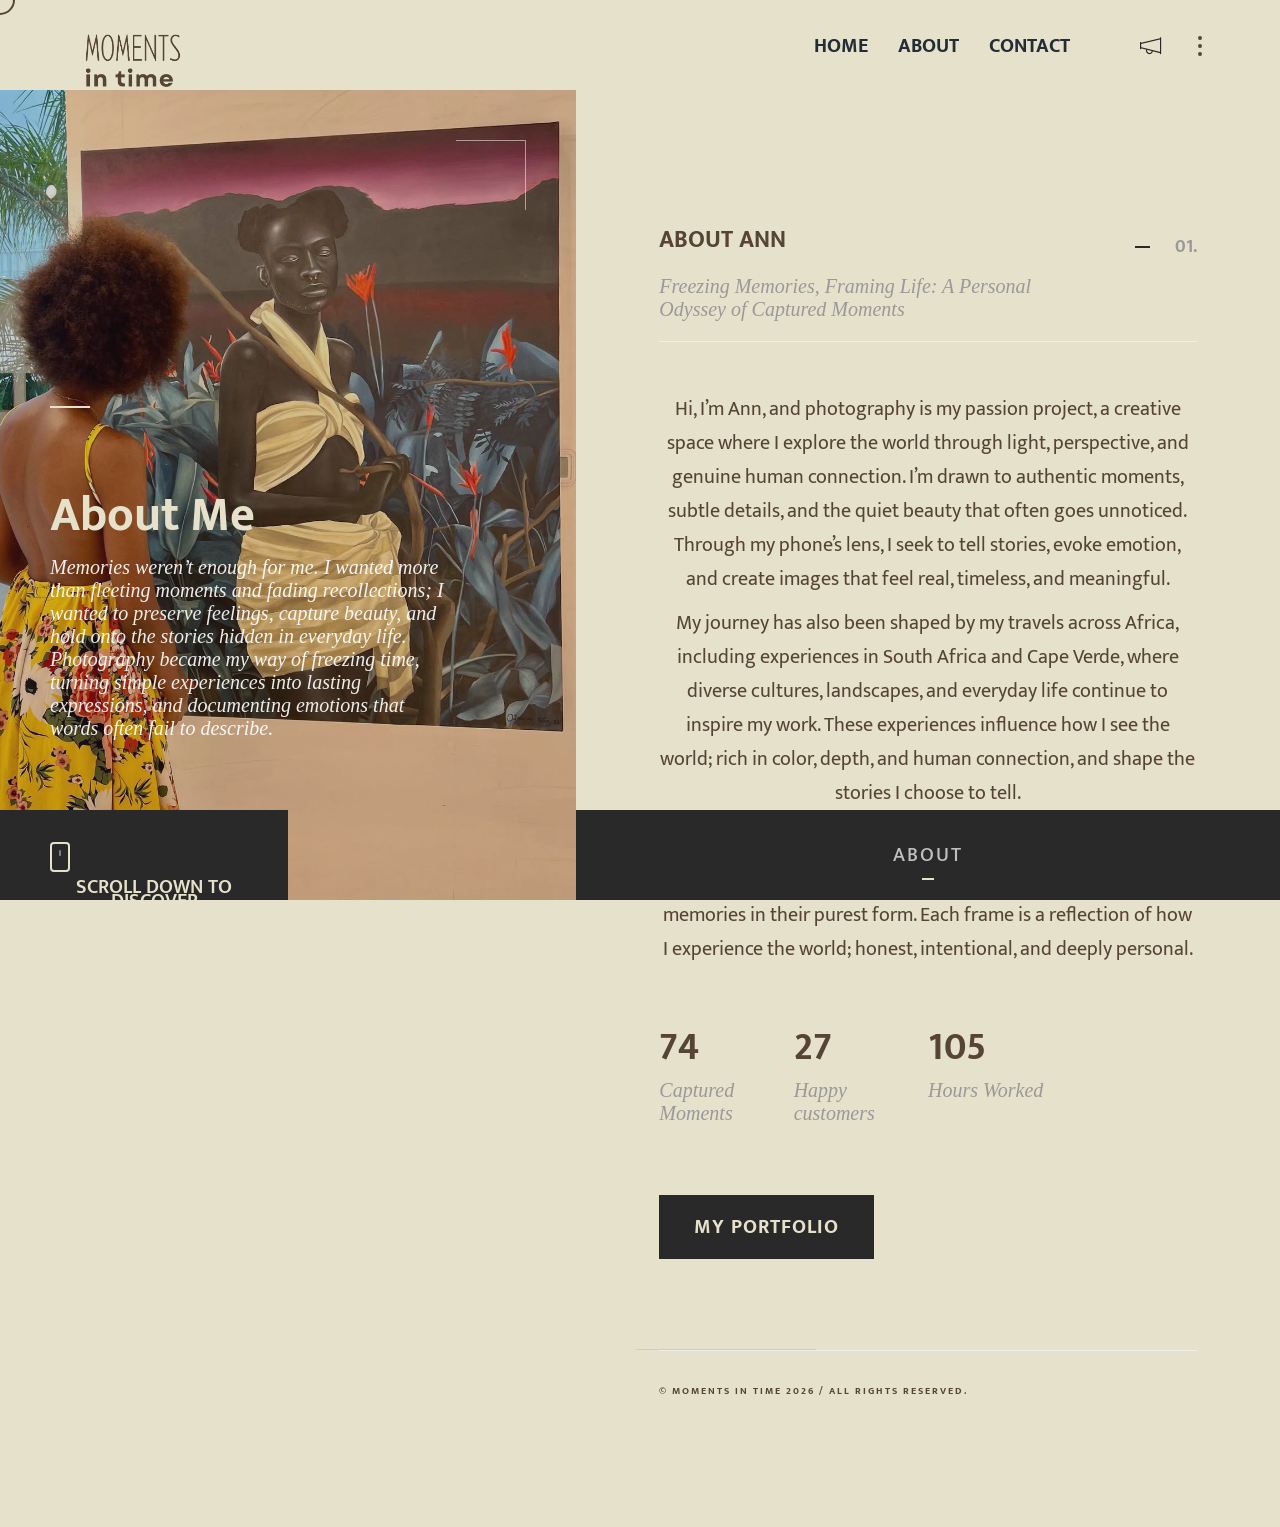
==== about/index.html @ 9b4e64df "first commit" ====
<!DOCTYPE HTML>
<html lang="en">
    <head>
        <!--=============== basic  ===============-->
        <meta charset="UTF-8">
        <title>Moments In Time - Freezing Memories, Framing Life: A Personal Odyssey of Captured Moments by Ann</title>
        <meta name="viewport" content="width=device-width, initial-scale=1.0, minimum-scale=1.0, maximum-scale=1.0, user-scalable=no">
        <meta name="robots" content="index, follow"/>
        <meta name="keywords" content=""/>
        <meta name="description" content=""/>
        <!--=============== css  ===============-->	
        <link type="text/css" rel="stylesheet" href="../css/reset.css">
        <link type="text/css" rel="stylesheet" href="../css/plugins.css">
        <link type="text/css" rel="stylesheet" href="../css/style.css">
        <!--=============== favicons ===============-->
        <link rel="shortcut icon" href="../images/favicon.ico">
    </head>
    <body>
        <!--loader-->
        <div class="loader-wrap">
            <div class="spinner">
                <div class="double-bounce1"></div>
                <div class="double-bounce2"></div>
            </div>
        </div>
        <!--loader end-->
        <!-- main start  -->
        <div id="main">
            <!-- header start  -->
            <header class="main-header">
                <!-- logo   -->
                <a href="../home/" class="logo-holder"><img src="../images/logo.png" alt=""></a>  
                <!-- logo end  -->		
                <!-- search -->				
                <!-- <div class="search-button"><i class="far fa-search"></i></div> -->
                <!-- <div class="search-input"><input name="se" id="se" type="text" class="search" placeholder="Search.." /></div> -->
                <!-- search end  -->
                <div class="sb-button"></div>
                <div class="share-btn showshare"><i class="fal fa-megaphone"></i><span>Share</span></div>
                <!-- mobile nav -->
                <div class="nav-button-wrap">
                    <div class="nav-button"><span></span><span></span><span></span></div>
                </div>
                <!-- mobile nav end-->				
                <!--  navigation -->
                <div class="nav-holder main-menu">
                    <nav>
                        <ul>
                          
                            <li>
                                <a href="../home/">home</a>
                            </li>
                            <li>
                                <a href="../about/">About</a>
                            </li>
                            <li>
                                <a href="../contact/">Contact</a>
                            </li>
                        </ul>
                    </nav>
                </div>
                <!-- navigation  end -->               
            </header>
            <!-- header end -->
            <!-- wrapper  -->
            <div id="wrapper">
                <!-- content -->
                <div class="content">
                    <!-- column-image  -->
                    <div class="column-image">
                        <div class="bg"  data-bg="../images/bg/19.jpg"></div>
                        <div class="overlay"></div>
                        <div class="column-title">
                            <h2>About Me</h2>
                            <h3>Memories weren’t enough for me. I wanted more than fleeting moments and fading recollections; I wanted to preserve feelings, capture beauty, and hold onto the stories hidden in everyday life. Photography became my way of freezing time, turning simple experiences into lasting expressions, and documenting emotions that words often fail to describe.</h3>
                        </div>
                        <div class="column-notifer">
                            <div class="scroll-down-wrap transparent_sdw">
                                <div class="mousey">
                                    <div class="scroller"></div>
                                </div>
                                <span>Scroll down  to Discover</span>
                            </div>
                        </div>
                        <div class="fixed-column-dec"></div>
                    </div>
                    <!-- column-image end  -->
                    <!-- column-wrapper -->
                    <div class="column-wrapper">
                        <div class="scroll-nav-wrap">
                            <nav class="scroll-nav scroll-init">
                                <ul>
                                    <li><a class="act-scrlink" href="#sec1">About</a></li>
                                    <!-- <li><a href="#sec2">Skills</a></li> -->
                                    <!-- <li><a href="#sec3">Services</a></li> -->
                                    <!-- <li><a href="#sec4">Clients</a></li> -->
                                </ul>
                            </nav>
                        </div>
                        <!--section  -->
                        <section id="sec1">
                            <div class="container small-container">
                                <div class="section-title fl-wrap">
                                    <h3>About Ann</h3>
                                    <h4>Freezing Memories, Framing Life: A Personal Odyssey of Captured Moments</h4>
                                    <div class="section-number">01.</div>
                                </div>
                                <div class="column-wrapper_item fl-wrap">
                                    <div class="column-wrapper_text fl-wrap">
                                        <p>

</p>Hi, I’m Ann, and photography is my passion project, a creative space where I explore the world through light, perspective, and genuine human connection. I’m drawn to authentic moments, subtle details, and the quiet beauty that often goes unnoticed. Through my phone’s lens, I seek to tell stories, evoke emotion, and create images that feel real, timeless, and meaningful.</p>

My journey has also been shaped by my travels across Africa, including experiences in South Africa and Cape Verde, where diverse cultures, landscapes, and everyday life continue to inspire my work. These experiences influence how I see the world; rich in color, depth, and human connection, and shape the stories I choose to tell.</p>

                                        </p>For me, photography is not just about taking pictures; it’s about seeing differently, appreciating the present, and preserving memories in their purest form. Each frame is a reflection of how I experience the world; honest, intentional, and deeply personal.
                                        </p>
                                        <!-- <p>Praesent nec leo venenatis elit semper aliquet id ac enim. Maecenas nec mi leo. Etiam venenatis ut dui non hendrerit. Integer dictum, diam vitae blandit accumsan, dolor odio tempus arcu, vel ultrices nisi nibh vitae ligula. Lorem ipsum dolor sit amet, consectetur adipiscing elit. Morbi varius lacinia vestibulum. Aliquam lobortis facilisis tellus, in facilisis ex vehicula ac. In malesuada quis turpis vel viverra.</p> -->
                                        <div class="inline-facts-holder fl-wrap">
                                            <!-- inline-facts -->
                                            <div class="inline-facts">
                                                <div class="milestone-counter">
                                                    <div class="stats animaper">
                                                        <div class="num" data-content="461" data-num="461">461</div>
                                                    </div>
                                                </div>
                                                <h6>Captured Moments</h6>
                                            </div>
                                            <!-- inline-facts end -->
                                            <!-- inline-facts  -->
                                            <!-- <div class="inline-facts">
                                                <div class="milestone-counter">
                                                    <div class="stats animaper">
                                                        <div class="num" data-content="461" data-num="461">461</div>
                                                    </div>
                                                </div>
                                                <h6>Finished projects</h6>
                                            </div> -->
                                            <!-- inline-facts end -->
                                            <!-- inline-facts  -->
                                            <div class="inline-facts">
                                                <div class="milestone-counter">
                                                    <div class="stats animaper">
                                                        <div class="num" data-content="168" data-num="168">168</div>
                                                    </div>
                                                </div>
                                                <h6>Happy customers</h6>
                                            </div>
                                            <!-- inline-facts end -->
                                            <!-- inline-facts  -->
                                            <div class="inline-facts">
                                                <div class="milestone-counter">
                                                    <div class="stats animaper">
                                                        <div class="num" data-content="222" data-num="657">1000+</div>
                                                    </div>
                                                </div>
                                                <h6>Hours Worked </h6>
                                            </div>
                                            <!-- inline-facts end -->
                                        </div>
                                        <a href="../home/" class="btn fl-btn">My Portfolio</a>
                                    </div>
                                </div>
                            </div>
                        </section>
                        <!--section end  -->
                        <div class="sec-dec"></div>
                     
                        <div class="sec-dec"></div>
                      
                        <!--section end  -->
                        <div class="sec-dec"></div>
                        <!--section -->
                        <!-- <section id="sec4">
                            <div class="container small-container"> -->
                                <!-- <div class="section-title fl-wrap">
                                    <h3>Clients and Testimonilas</h3>
                                    <h4>Sed tempor iaculis massa faucibus feugiat. In fermentum facilisis massa</h4>
                                    <div class="section-number">04.</div>
                                </div> -->
                                <!-- <div class="column-wrapper_item fl-wrap">
                                    <div class="column-wrapper_text fl-wrap">
                                        <div class="testilider fl-wrap" data-effects="slide">
                                            <div class="swiper-container">
                                                <div class="swiper-wrapper"> -->
                                                    <!-- swiper-slide -->
                                                    <!-- <div class="swiper-slide">
                                                        <div class="testi-item fl-wrap">
                                                            <div class="testi-avatar"><img src="images/avatar/1.jpg" alt=""></div>
                                                            <h3>Liza Mirovsky</h3>
                                                            <p>"All the Lorem Ipsum generators on the Internet tend to repeat predefined chunks as necessary, making this the first true generator on the Internet. It uses a dictionary of over "</p>
                                                            <a href="#" class="teti-link" target="_blank">Via Twitter</a>
                                                        </div>
                                                    </div> -->
                                                    <!-- swiper-slide end-->
                                                    <!-- swiper-slide -->
                                                    <!-- <div class="swiper-slide">
                                                        <div class="testi-item fl-wrap">
                                                            <div class="testi-avatar"><img src="images/avatar/2.jpg" alt=""></div>
                                                            <h3>Andy Smith</h3>
                                                            <p>"Vestibulum orci felis, ullamcorper non condimentum non, ultrices ac nunc. Mauris non ligula suscipit, vulputate mi accumsan, dapibus felis. Nullam sed sapien dui. Nulla auctor sit amet sem non porta. "</p>
                                                            <a href="#" class="teti-link" target="_blank">Via Facebook</a>
                                                        </div>
                                                    </div> -->
                                                    <!-- swiper-slide end-->
                                                    <!-- swiper-slide -->
                                                    <!-- <div class="swiper-slide">
                                                        <div class="testi-item fl-wrap">
                                                            <div class="testi-avatar"><img src="images/avatar/3.jpg" alt=""></div>
                                                            <h3>Gary Trust</h3>
                                                            <p>"All the Lorem Ipsum generators on the Internet tend to repeat predefined chunks as necessary, making this the first true generator on the Internet. It uses a dictionary of over "</p>
                                                            <a href="#" class="teti-link" target="_blank">Via Myspace</a>
                                                        </div>
                                                    </div> -->
                                                    <!-- swiper-slide end-->
                                                    <!-- swiper-slide -->
                                                    <!-- <div class="swiper-slide">
                                                        <div class="testi-item fl-wrap">
                                                            <div class="testi-avatar"><img src="images/avatar/4.jpg" alt=""></div>
                                                            <h3>Centa Simpson</h3>
                                                            <p>"Vestibulum orci felis, ullamcorper non condimentum non, ultrices ac nunc. Mauris non ligula suscipit, vulputate mi accumsan, dapibus felis. Nullam sed sapien dui. Nulla auctor sit amet sem non porta. "</p>
                                                            <a href="#" class="teti-link" target="_blank">Via Facebook</a>
                                                        </div>
                                                    </div> -->
                                                    <!-- swiper-slide end-->
                                                <!-- </div>
                                            </div>
                                        </div>
                                    </div> -->
                                    <!-- <div class="testilider-controls">
                                        <div class="ss-slider-btn ss-slider-prev color-bg"><i class="fal fa-angle-left"></i></div>
                                        <div class="ss-slider-btn ss-slider-next color-bg"><i class="fal fa-angle-right"></i></div>
                                    </div> -->
                                <!-- </div>
                            </div>
                        </section> -->
                        <!--section end  -->
                        <!--footer -->
                        <footer class="min-footer fl-wrap content-animvisible">
                            <div class="container small-container">
                                <div class="footer-inner fl-wrap">
                                    <!-- policy-box-->
                                    <div class="policy-box">
                                        <span>&#169; Moments In Time 2026  /  All rights reserved. </span>
                                    </div>
                                    <!-- policy-box end-->
                                    <!-- <a href="#" class="to-top-btn to-top">Back to top <i class="fal fa-long-arrow-up"></i></a> -->
                                </div>
                            </div>
                        </footer>
                        <!--footer end  -->
                    </div>
                    <!-- column-wrapper -->
                </div>
                <!--content end-->
                <!--share-wrapper-->
                <div class="share-wrapper">
                    <div class="share-container fl-wrap  isShare"></div>
                </div>
                <!--share-wrapper end-->
            </div>
            <!-- wrapper end -->
            <!-- sidebar -->
            <!-- <div class="sb-overlay"></div>
            <div class="hiiden-sidebar-wrap outsb"> -->
                <!-- sb-widget-wrap-->
                <!-- <div class="sb-widget-wrap fl-wrap">
                    <h3>SUBSCRIBE TO OUR NEWSLETTER</h3>
                    <div class="sb-widget  fl-wrap">
                        <p>Lorem ipsum dosectetur adipisicing elit, sed do.Lorem ipsum dolor sit amet,  </p>
                        <div class="subcribe-form fl-wrap">
                            <form id="subscribe">
                                <input class="enteremail" name="email" id="subscribe-email" placeholder="Your Email" spellcheck="false" type="text">
                                <button type="submit" id="subscribe-button" class="subscribe-button">Submit</button>
                                <label for="subscribe-email" class="subscribe-message"></label>
                            </form>
                        </div>
                    </div>
                </div> -->
                <!-- sb-widget-wrap end-->
 
                <!-- sb-widget-wrap-->
                <!-- <div class="sb-widget-wrap fl-wrap">
                    <h3>We're Are Social</h3>
                    <div class="sb-widget    fl-wrap">
                        <div class="sidebar-social fl-wrap">
                            <ul>
                                <li><a href="#" target="_blank"><i class="fab fa-facebook-f"></i></a></li>
                                <li><a href="#" target="_blank"><i class="fab fa-instagram"></i></a></li>
                                <li><a href="#" target="_blank"><i class="fab fa-twitter"></i></a></li>
                                <li><a href="#" target="_blank"><i class="fab fa-vk"></i></a></li>
                            </ul>
                        </div>
                    </div>
                </div> -->
                <!-- sb-widget-wrap end-->
            <!-- </div> -->
            <!-- sidebar end -->
            <!-- cursor-->
            <div class="element">
                <div class="element-item"></div>
            </div>
            <!-- cursor end-->
        </div>
        <!-- Main end -->
        <!--=============== scripts  ===============-->
        <script type="text/javascript" src="../js/jquery.min.js"></script>
        <script type="text/javascript" src="../js/plugins.js"></script>
        <script type="text/javascript" src="../js/scripts.js"></script>
    </body>
</html>
---- css/style.css ----
@charset "utf-8";

/*======================================
 [ -Main Stylesheet-
  Theme: Kotlis Photography - Creative  Responsive Photography  Template
  Version: 1.0
  Last change: 01/02/2019 ]
/*-------------Fonts---------------------------------------*/
@import url('https://fonts.googleapis.com/css?family=Playfair+Display|Ek+Mukta:200,300,400,500,600,700,800&subset=devanagari,latin-ext');
/*-------------General Style---------------------------------------*/

html {
	overflow-x: hidden !important;
	overflow-y: scroll !important;
	height: 100%;
}
body {
	margin: 0;
	padding: 0;
	font-weight: 400;
	font-size: 20px;
	height: 100%;
	text-align: center;
	background:#e6e1ca;
	color: #564434;
	font-family: 'Ek Mukta', sans-serif;
}
@-o-viewport {
	width: device-width;
}
@-ms-viewport {
	width: device-width;
}
@viewport {
	width: device-width;
}
/* ---------Page preload--------------------------------------*/

.loader-wrap {
	position:fixed;
	top:0;
	left:0;
	width:100%;
	bottom:0;
	overflow:hidden;
	z-index:100;
    background: #e6e1ca;
	 -webkit-transform: translate3d(0,0,0);
}
 
.spinner {
  width: 40px;
  height: 40px;
  position: absolute;
  margin: auto auto;
  left: 0;
  top: 0;
  right: 0;
  bottom: 0;
}
.double-bounce1,
.double-bounce2 {
  width: 100%;
  height: 100%;
  -webkit-border-radius: 20px;
  -moz-border-radius: 20px;
  border-radius: 20px;
  background: rgba(0, 0, 0, 0.66);
  opacity: 0.4;
  position: absolute;
  top: 0;
  left: 0;
  -webkit-animation: bounce 2s infinite ease-in-out;
  animation: bounce 2s infinite ease-in-out;
}
.double-bounce2 {
  -webkit-animation-delay: -1s;
  animation-delay: -1s;
}

@-webkit-keyframes bounce {
  0%, 100% {
    -webkit-transform: scale(0);
  }
  50% {
    -webkit-transform: scale(1);
  }
}

@keyframes bounce {
  0%, 100% {
    transform: scale(0);
    -webkit-transform: scale(0);
  }
  50% {
    transform: scale(1);
    -webkit-transform: scale(1);
  }
} 
/*--------------Typography--------------------------------------*/
p {
	font-size: 20px;
	line-height: 24px;
	padding-bottom: 10px;
	font-weight: 500;
	color: #5e646a;
	text-align:left;
}
blockquote {
	float: left;
	padding: 10px 20px;
	margin: 0 0 20px;
	font-size: 17.5px;
	border-left: 15px solid #eee;
	position: relative;
}
blockquote:before {
	font-family: Font Awesome\ 5 Pro;
	content: "\f10e";
	position: absolute;
	color: #ccc;
	bottom: 3px;
	font-size: 43px;
	right: 6px;
	opacity: 0.4
}
blockquote p {
	font-family: Georgia, "Times New Roman", Times, serif;
	font-style: italic;
	color: #666;
}
.bold-title {
	margin: 15px 0;
	font-size: 24px;
	text-align: left;
	font-weight: 600;
}
/*--------------General--------------------------------------*/
#main {
	height: 100%;
	width: 100%;
	position: absolute;
	top: 0;
	left: 0;
	z-index: 2;
	opacity:0;
}
.fl-wrap {
	float: left;
	width: 100%;
	position: relative;
}
.content {
	float: left;
	width: 100%;
	position: relative;
	z-index: 5;
}
.container {
	max-width: 1224px;
	width: 92%;
	margin: 0 auto;
	position: relative;
	z-index: 5;
}
.full-height {
	height: 100%;
}
#wrapper {
	width: 100%;
    position: relative;
    float: left;
    padding-top: 90px;
    left: 0;
    z-index: 5;
    height: 100%;
    -webkit-transition: all 300ms linear;
    transition: all 300ms linear;
}
#wrapper.fullsceen-wrap {
    padding-bottom: 80px;
}
.content-holder {
	position:absolute;
	top:0;
	left:0;
	width:100%;
	height:100%;
}
.respimg {
	width: 100%;
	height: auto;
}
.hidden-item {
	overflow:hidden;
}
.bg {
	position: absolute;
	top: 0;
	left: 0;
	width: 100%;
	height: 100%;
	z-index: 1;
	background-size: cover;
	background-attachment: scroll;
	background-position: center;
	background-repeat: repeat;
	background-origin: content-box;
}
.overlay {
	position: absolute;
	top: 0;
	left: 0;
	width: 100%;
	height: 100%;
    background: rgba(45,45,50,0.21);
	z-index: 3;
}
.dark-bg {
	background:#2A2A2E;
}
/* ------header------------------------------------------------------------ */
.main-header {
	position:fixed;
	top:0;
	left:0;
	width:100%;
	height:90px;
	background:#e6e1ca;
	z-index:10;
	padding:0 60px 0 200px;
	 -webkit-transform: translate3d(0,0,0);
}
.logo-holder {
	position: absolute;
	left:80px;
	top:30px;
	z-index:11;
}
.logo-holder img {
	height:60px;
	width:auto;
}
.search-button {
	float:left;
	position:relative;
	top:34px;
	font-size:20px;
	font-weight:800;
	display:none;
}
.search-input {
	float:left;
	position:relative;
	top:24px;
	padding-left:30px;
	margin-left:120px
}
.search-input:before {
	font-family: Font Awesome\ 5 Pro;
	content: "\f002";
	position:absolute;
	font-size:16px;
	left:0;
	top:8px;
}
.search-input input {
	float: left;
	border: none;
	background: #e6e1ca;
	width: 100%;
	padding: 10px 15px;
	color: #564434;
	font-family: 'Ek Mukta', sans-serif;
	text-transform:uppercase;
	letter-spacing:2px;
	font-size: 10px;
	-webkit-appearance: none;
	border-bottom:1px solid #ccc;
}
.search-input input:focus  {
	border-bottom:1px solid #564434;
}
.search-input input::-webkit-input-placeholder  {
	color: #564434;
	font-weight: 600;
	font-size: 10px;
	position: relative;
	font-family: 'Ek Mukta', sans-serif;
	text-transform:uppercase;
	letter-spacing:2px;
}
.sb-button , .share-btn {
	float:right;
	width:40px;
	height:40px;
	position:relative;
	top:34px;
	cursor:pointer;
}
.share-btn {
	line-height:40px;
	margin-right:10px;
	font-size:19px;
	top:28px;
	color:#292929;
	font-weight:800;
}
.share-btn span {
	position:absolute;
	width:100px;
	text-align:center;
	bottom:-35px;
	left:0;
	margin-left:-29px;
	font-size:20px;
	color:#666;
 	font-weight:100;
    font-family: 'Playfair+Display', serif;
    font-style: italic;
	opacity:0;
	visibility:hidden;
	transition: all .2s ease-in-out;
}
.share-btn:hover span {
	visibility:visible;
	opacity:1;
	bottom:-25px;
}
.sb-button_point {
	height:8px;
}
.sb-button_point:before {
	content:'';
	position:absolute;
	left:50%;
	top:50%;
	width:4px;
	height:4px;
	background:#564434;
	margin:-2px 0 0 -2px;
	border-radius:100%;
	transition: all .2s ease-in-out;
}
.sb-button:hover .sb-button_point:nth-child(2):before {
	margin-left:6px;
}
.overauto {
	overflow:auto;
}
.sb-overlay{
	position:fixed;
	top:0;
	bottom:0;
	left:0;
	width:100%;
	display:none;
	z-index:8;
	background:#292929;
	opacity:0.6;
}
.load-anim-cnt {
	transform: translateY(50px);
	opacity:0;
}
/* ------Navigation------------------------------------------------------------ */
.share-wrapper {
	position:fixed;
	right:-300px;
	z-index:8;
	top:90px;
	background:#292929;
	width:300px;
	overflow:hidden;
	-webkit-transform: translate3d(0,0,0);
}
.share-title {
	margin-bottom:20px;
	text-align:left;
	font-size:24px;
	font-weight:700;
	color:#999;
	font-family: Georgia, "Times New Roman", Times, serif;
}
.share-container {
	padding:70px 50px 50px 70px;
}
.share-container a {
	float:left;
	width:100%;
	text-align:left;
	margin-bottom:20px;
	color: #e6e1ca;
	font-weight: 600;
	font-size: 20px;
	position: relative;
	text-transform:uppercase;
	letter-spacing:2px;
	opacity:0;
}
.share-container a:hover {
	text-decoration:underline;
}
.share-btn.uncl-share i:before {
	content: "\f00d";
}
/* ------Navigation------------------------------------------------------------ */
.nav-holder {
	float:right;
	position:relative;
	opacity:1;
	left:0;
	visibility:visible;
	z-index:20;
	top:24px;
	margin-right:40px;
}
.nav-holder nav {
	position:relative;
	float: right;
}
.nav-holder nav li{
	float:left;
	position:relative;
	margin-right:10px;
	height:70px;
}
.nav-holder nav li ul {
	margin: 30px 0 0 0;
	opacity: 0;
	visibility: hidden;
	position: absolute;
	min-width:190px;
	top: 66px;
	left: 0;
	z-index: 1;
	padding:10px 0;
	background: rgba(0,0,0,0.71);
	transition: all .2s ease-in-out;
}
.nav-holder nav li:hover > ul {
	opacity: 1;
	visibility: visible;
	margin: 0;
}
.nav-holder nav li ul li ul {
	top: -10px  ;
	left: 100%;
	margin-left:25px;
	margin-top:0;
	max-width:150px;
}
.nav-holder nav li ul li:hover  > ul  {
	opacity: 1;
	visibility: visible;
	margin-right:0px;
}
.nav-holder nav li ul li {
	width:100%;
	float:left;
	height:auto;
	position:relative;
}
.nav-holder nav li a {
	float: left;
	padding: 10px;
    font-size: 20px;
    text-transform: uppercase;
    font-weight: bold;
    line-height: 25px;
    color: #232D38;
	-webkit-transition: all 100ms linear;
    transition: all 100ms linear;
}
.nav-holder nav li a.act-link   , .nav-holder nav li a:hover{
    color: #999;
}
.nav-holder nav li ul a {
	color:#e6e1ca;
	float:left;
	width:100%;
	font-size:20px;
	text-align:left;
	padding:2px 15px;
	letter-spacing:0px;
}
.nav-holder nav li a:before {
	content:'';
	position:absolute;
	top:-24px;
	left:0;
	width:0;
	background:#292929;
	height:3px;
}
.nav-holder nav li a.act-link:before {
	width:100%;
}
.nav-button-wrap {
	display:none;
}
/* ------Sliders------------------------------------------------------------ */ 
.bottom-panel {
	position: absolute;
	left:0;
	bottom:0;
	z-index:11;
	height:90px;
	width:100%;
	background:#e6e1ca;
	padding-left:80px;
	 -webkit-transform: translate3d(0,0,0);
}
.bottom-panel.fs-slider-panel {
	padding-left:30px;
}
.bottom-panel-column {
	float:left;
	position:relative;
}
.bottom-panel-column.bottom-panel-column_left {
	width:30%;
}
.bottom-panel-column.bottom-panel-column_left.fix-size {
	width:500px;
}
.bottom-panel-column.bottom-panel-column_right {
	width:70%;
	height:70px;
}
.bottom-panel-column.bottom-panel-column_right.no-scb {
	padding-right:70px;
}
.bottom-panel-column.bottom-panel-column_right.fix-size  {
	width:calc(100% - 500px)
}
.single-carousel-control {
	z-index:100;
}
.single-carousel-control .scroll-down-wrap {
    top: 16px;
    z-index: 100;
}
.single-carousel-control .fw-carousel-counter {
	float: right;
	position:relative;
	width:auto;
	top:26px;
	bottom:inherit;
	padding:10px 15px;
 	background:#f1f1f1;
}
.single-carousel-control .fw-carousel-counter.no-scb {
	position:absolute;
	left:50%;
	margin-left:-40px;
	padding:10px 10px 0;
	background:#292929;
	height:38px;
	top:30px;
}
.single-carousel-control .fw-carousel-counter:before {
    content: '';
    position: absolute;
    top: 20px;
    width: 8px;
    height: 1px;
    left: 50%;
	margin-left:-4px;
    background: #999;
    -webkit-transform: rotate(-45deg);
    transform: rotate(-45deg);
}
.single-carousel-control .fw-carousel-counter:after {
	content:'';
	position:absolute;
	left:-60px;
	top:50%;
	height:30px;
	width:1px;
	background:#ccc;
	margin-top:-15px;
}
 .single-carousel-control .fw-carousel-counter.no-scb:after {
	display:none;
}
.single-carousel-control .fw-carousel-counter.no-scb:before {
	margin-top:-2px;
}
.single-carousel-control .fw-carousel-counter span {
	float:left;
	width:30px;
	position:relative;
	font-size:12px;
	color:#666;
	font-weight:700;
}
.single-carousel-control .fw-carousel-counter.no-scb span {
	color:#e6e1ca;
	font-weight:500;
	font-size:10px;
}
.single-carousel_arrow {
	position:absolute;
	top:50%;
	width:40px;
	height:40px;
	line-height:40px;
	background:rgba(0,0,0,0.71);
	border-radius:100%;
	z-index:100;
	margin-top:-20px;
	color:#e6e1ca;
	cursor:pointer;
}
.single-carousel_arrow.fw-carousel-button-prev {
	left:40px;
}
.single-carousel_arrow.fw-carousel-button-next {
	right:40px;
}
.single-carousel-control_list {
	float:left;
	position:relative;
	padding-right:60px;
	top:24px;
}
.single-carousel-control_list li {
	float:left;
	font-size: 10px;
	background:#292929;
	padding:15px 0;
	width:140px;
    text-transform: uppercase;
    font-weight: bold;
	color: #e6e1ca;
	cursor:pointer;
	position:relative;
}
.single-carousel-control_list.no-scb {
	top:19px;
}
.single-carousel-control_list.no-scb li{
	padding:10px 0;
	background:#e6e1ca;
	margin-right:30px;
    font-weight: 600;
    text-transform: uppercase;
    font-size: 10px;
    color: #564434;
}
.single-carousel-control_list li:hover {
	background:#564434;
}
.single-carousel-control_list.no-scb li:hover {
	background:none;
}
.decl:before {
	content: '';
    position: absolute;
    top: 16px;
    width: 1px;
    height: 16px;
    left: 0;
    background: #999;
}
.single-carousel-control_list.no-scb li.decl:before {
	left:-20px;
}
.slider-counter_wrap {
	position: absolute;
	left:0;
	bottom:90px;
	top:0;
	z-index:10;
	width:80px;
	background:#e6e1ca;
	 -webkit-transform: translate3d(0,0,0);
}
.slider-counter_wrap  .fw-carousel-counter , .slider-counter_wrap .swiper-counter , .slider-counter_wrap .count-folio{
	position:absolute;
	width:80px;
	left:0;
	top:50%;
	overflow:hidden;
	margin-top:-80px;
	height:180px;
	background:#292929;
	padding-top:70px;
}
.slider-counter_wrap  .fw-carousel-counter span , .slider-counter_wrap .swiper-counter div   {
	float:left;
	width:100%;
	height:30px;
	font-weight:600;
	position:relative;
	left:-10px;
	color:#e6e1ca;
	font-size:12px;
}
.slider-counter_wrap  .fw-carousel-counter span.j2total:before  , .slider-counter_wrap .swiper-counter div#total:before {
	content:'';
	position:absolute;
	top:-5px;
	width:20px;
	height:1px;
	left:50%;
	margin-left:-20px;
	background:#e6e1ca;
	opacity:0.4;
	-webkit-transform: rotate(-45deg);
	transform: rotate(-45deg);
}
.slider-counter_wrap  .fw-carousel-counter span.j2total , .slider-counter_wrap .swiper-counter div#total {
	left:10px;
}
.scroll-down-wrap {
	float: left;
	height: 100%;
	position: relative;
	top:32px;
	z-index:100
}
.scroll-down-wrap span {
	float: left;
	margin-left: 20px;
	position: relative;
	top: 8px;
	font-weight: 600;
	text-transform: uppercase;
	font-size: 20px;
	color: #564434;
}
.scroll-down-wrap span:before {
	content:'';
	position:absolute;
	left:0;
	right:70%;
	bottom:-5px;
	height:2px;
	background:#292929;
}
.scroll-down-wrap.transparent_sdw span {
	color:#e6e1ca;
}
.scroll-down-wrap.transparent_sdw span:before {
	background:#e6e1ca;
}
.mousey {
	float: left;
	width: 20px;
	height: 30px;
	border-radius: 4px;
	padding: 0 6px;
	border: 2px solid #292929;
	box-sizing: border-box;
}
.scroll-down-wrap.transparent_sdw .mousey {
	border-color:#e6e1ca;
}
.scroller {
	position: relative;
	left: 50%;
	top: 6px;
	margin-left: -1px;
	width: 2px;
	height: 6px;
	background:#292929;
	border-radius: 25%;
	animation-name: scroll;
	animation-duration: 2.2s;
	animation-timing-function: cubic-bezier(.15, .41, .69, .94);
	animation-iteration-count: infinite;
}
.scroll-down-wrap.transparent_sdw .scroller {
	background:rgba(255,255,255, 0.4);
}
@keyframes scroll {
	0% {
		opacity: 0;
	}
	10% {
		transform: translateY(0);
		opacity: 1;
	}
	100% {
		transform: translateY(10px);
		opacity: 0;
	}
}
.scroller2 {
	top:50%;
	margin-top:-3px;
	animation-name: scroll2;
	animation-duration: 2.2s;
	animation-timing-function: cubic-bezier(.15, .41, .69, .94);
	animation-iteration-count: infinite;
}
@keyframes scroll2 {
	0% {
		opacity: 0;
	}
	10% {
		opacity: 1;
	}
	100% {
		opacity: 0;
	}
}

.thumb-info {
	position:absolute;
	bottom:0;
	left:0;
	right:0;
	padding:20px 30px;
	z-index:12;
}
.dark-gradient  , .thumb-info{
	background: -webkit-gradient(linear, left top, left bottom, color-stop(0%,rgba(0,0,0,0)), color-stop(100%,rgba(0,0,0,0.75)));
    background: -webkit-linear-gradient(top, rgba(0,0,0,0) 0%,rgba(0,0,0,0.75) 100%);
    background: -o-linear-gradient(top, rgba(0,0,0,0) 0%,rgba(0,0,0,0.75) 100%);
    background: -ms-linear-gradient(top, rgba(0,0,0,0) 0%,rgba(0,0,0,0.75) 100%);
    background: linear-gradient(to bottom, rgba(0,0,0,0) 0%,rgba(0,0,0,0.75) 100%);
}
.thumb-info h3{
	text-align:center;
	color:#e6e1ca;
	font-size:25px;
	font-weight:600;
}
.thumb-info h3 a{
	 color:#e6e1ca;
	  -webkit-transition: all 200ms linear;
    transition: all 200ms linear;
}
.thumb-info h3 a:hover  {
	color:rgba(255,255,255,0.61);
}
.thumb-info p {
	color:#e6e1ca;
	opacity:0.6;
	font-style:italic;
}
.vis-thumb-info .thumb-info {
	float:left;
	position:relative;
	margin-top:15px;
	background:none;
	padding:0;
	left:0;
	right:0;
	opacity:1 !important ;
	visibility: visible!important ;
	bottom:0 !important ;
}
.vis-thumb-info .thumb-info h3  , .vis-thumb-info .thumb-info h3 a{
	color:#564434;
}
.vis-thumb-info .thumb-info h3 a:hover {
	color:#999;
}
.vis-thumb-info .thumb-info h3{
	float: center;
    text-align: center;
    font-size: 16px;
    font-weight: 700;
}
.vis-thumb-info .thumb-info p{
	float: left;
    width: 100%;
    color: #847E80;
    text-align: left;
    font-weight: 700;
    font-size: 12px;
    font-family: 'Playfair+Display', serif;
    font-style: italic;
	opacity:1;
}
.fsc-holder {
    width: 100%;
    height: 100%;
    position: absolute;
	top:0;
	left:0;
	padding:0 0 90px 80px;
    z-index: 1;
	overflow:hidden;
}
.fsc-holder.fsc-holder2 {
	padding:0 0 90px 0;
}
.swiper-container {width:100%;height:100%;margin:0 auto;}  .slider-wrap .swiper-slide ,   .fs-gallery-wrap .swiper-slide , .portfolio-wrap .swiper-slide{   position:relative; width: auto; }
.slider-wrap  , .portfolio-wrap  , .hero-slider-img .swiper-slide {
	float:left;
	width:100%;
	height:100%;
	position:relative;
}
.slider-wrap.homecarousel  {
	height:100%;
}
.slider-wrap.homecarousel .swiper-slide{
	padding:0 0 0 0;
}
.slider-wrap.homecarousel.hompad  .swiper-container , .portfolio-wrap.hompad .swiper-container{
	padding-right:20px;
}
.slider-wrap .swiper-slide img , .fw-carousel  .swiper-slide img   {
	width: auto!important;
	height:100% !important;
	position:relative;
	z-index:1;
}
.slider-wrap .swiper-slide   , .fw-carousel  .swiper-slide    {
 	width: auto!important;
	height:100% !important;
	display:inherit !important;
}
.half-scrollbar {
	position:absolute;
	left:100px;
	right:80px;
	top:44px;
	height:2px;
}
.hs_init {
	position:absolute;
	left:0;
	right:0;
	height:6px;
	top:50%;
}
.hs_init:before {
	content:'';
	position:absolute;
	left:0;
	right:0;
	height:6px;
	background:#e2e2e2;
	top:0;
}
.hs_init .swiper-scrollbar-drag {
    background:#292929;
    border-radius:0;
 
}
.fs-controls_wrap {
	float:right;
	position:relative;
	top:28px;
}
.fw_cb {
	float:left;
	width:36px;
	height:36px;
	line-height:36px;
	margin-right:20px;
	font-size:12px;
	color:#e6e1ca;
	background:#292929;
	cursor:pointer;
	border-radius:100%;
}
.thumbnail-container {
	position: absolute;
	left:0;
	right:100%;
	top:0;
	bottom:70px;
	background:#e6e1ca;
	z-index:220;
	overflow: hidden;
}
.thumbnail-container.visthumbnails {
	overflow:auto;
}
.thumb-img {
	float:left;
	cursor:pointer;
	margin:10px;
	position:relative;
	-webkit-transition: all 200ms ease-in-out;
	transition: all 200ms ease-in-out;
}
.thumb-img:hover  {
	opacity:0.4;
}
.thumbnail-wrap {
	padding:110px 70px;
}
.thumb-img:before {
	content:'';
	position:absolute;
	left:0;
	right:0;
	height:100%;
	opacity:1;
	z-index:2;
	background:#e6e1ca;
	-webkit-transition: all 400ms ease-in-out;
	transition: all 400ms ease-in-out;
}
.thumb-img.visthumbnails:before{
	opacity:0;
}
.thumb-img img {
	width: auto;
	height:150px;
}
.swiper-link-wrap  {
	padding-right:110px;
}
.swiper-link-wrap .thumb-info {
	right:110px;
}
.swiper-link  {
	background:#292929;
	color:#e6e1ca;
	width:80px;
	height:100%;
	position:absolute;
	right:16px;
	top:0;
}
.swiper-link span {
	position:absolute;
	left:-12px;
	top:50%;
	font-size:10px;
	text-transform:uppercase;
	font-weight:500;
	color:rgba(255,255,255,0.71);
	letter-spacing:2px;
	white-space: nowrap;
    -webkit-transform: rotate(-90deg);
    transform: rotate(-90deg);
	z-index:2;
}
.swiper-link:hover span {
	color:#e6e1ca;
}
.swiper-link:before {
	content:'';
	position:absolute;
	left:100%;
	right:0;
	top:0;
	bottom:0;
	z-index:1;
	background:#212121;
	-webkit-transition: all 200ms linear;
	transition: all 200ms linear;
}
.swiper-link:hover:before {
	left:0;
}
.box-media-zoom {
	position: absolute;
	top: 30px;
	right: 30px;
	width: 40px;
	height: 40px;
	line-height: 40px;
 	transform: scale(0);
	color: #e6e1ca;
	font-size:11px;
	background: rgba(0,0,0,0.71);
	border-radius:100%;
	z-index: 5;
	cursor:pointer;
	-webkit-transition: all 200ms linear;
	transition: all 200ms linear;
}
.swiper-link-wrap .box-media-zoom {
	right:130px
}
.gallery-item:hover .fet_pr-carousel-box-media-zoom , .hov_zoom:hover .box-media-zoom  {
	transform: scale(1);
}
.hov_zoom {
	overflow:hidden;
}
.media-container {
	position:absolute;
	left:80px;
	right:0;
	bottom:0;
	top:0;
}
.media-container.media-container_fs {
	left:0;
}
.hlaf-slider-pag {
    position: absolute;
    bottom:190px;
    right: 70px;
    z-index: 120;
}
.hlaf-slider-pag.hlaf-slider-pag_fs {
	bottom:40px;
	right: 40px;
}
.hlaf-slider-pag .swiper-pagination-bullet {
    width:50px;
    height:20px;
    display:block;
	float:left;
	margin-bottom:10px;
	line-height:20px;
    border-radius:0;
    background:none;
	overflow:hidden;
	opacity:0.8;
	position:relative;
}
.hero-slider-wrap_pagination  .swiper-pagination-bullet:before {
	content:'';
	position:absolute;
	left:10px;
	height:1px;
	top:50%;
	background:#e6e1ca;
	width:0;
	margin-top:-1px;
	-webkit-transition: all 200ms linear;
    transition: all 200ms linear;
}
.hero-slider-wrap_pagination  .swiper-pagination-bullet.swiper-pagination-bullet-active:before , .hero-slider-wrap_pagination  .swiper-pagination-bullet:hover:before {
	width:10px;
}
.hero-slider-wrap_pagination  .swiper-pagination-bullet:after {
	content:'01';
	position:absolute;
	left:30px;
	right:0;
	bottom:0;
	top:0;
	line-height:20px;
	color:#e6e1ca;
	font-size:18px;
	font-weight: 500;
	-webkit-transform: scale(0.5);
	-moz-transform: scale(0.5);
	transform: scale(0.5);
	-webkit-transition: all 100ms linear;
    transition: all 100ms linear;
	opacity:1;
}
.hero-slider-wrap_pagination  .swiper-pagination-bullet.swiper-pagination-bullet-active:after , .hero-slider-wrap_pagination  .swiper-pagination-bullet.swiper-pagination-bullet-active {
	opacity:1;
	-webkit-transform: scale(1.0);
	-moz-transform: scale(1.0);
	transform: scale(1.0);
}
.hero-slider_details_wrap {
	position:absolute;
	bottom:0;
	right:0;
	background:#272729;
	z-index:10;
	padding:80px 50px 50px 100px;
	width:45%;
}
.hero-slider_details li {
	float:left;
	width:33.3%;
	position:relative;
	text-align:left;
	text-transform:uppercase;
	letter-spacing:2px;
	font-size:20px;
	font-weight:700;
	color:#e6e1ca;
}
.hero-slider_details li span {
	color:rgba(255,255,255,0.71);
	padding-top:10px;
	float:left;
	width:100%;
}
.hero-slider_details li:before {
	content:'';
	position:absolute;
	left:0;
	top:-30px;
	color:#e6e1ca;
	letter-spacing:2px;
	font-size:10px;
	font-weight:100;
}
.hero-slider_details li:nth-child(1):before {
	content:".01"
}
.hero-slider_details li:nth-child(2):before {
	content:".02"
}
.hero-slider_details li:nth-child(3):before {
	content:".03"
}
.hero-slider_details_url {
	position:absolute;
	width:70px;
	height:100%;
	right:0;
	color:#e6e1ca;
	z-index:10;
	top:0;
	background:#212121;
	text-align: center;
      display: flex;
      align-items: center;
}
.hero-slider_details_url i {
	float:left;
	width:100%;
}
.fs-slider-item {
	height:100%;
}
.fs-slider_align_title {
	float:left;
	width:55%;
	padding-left:180px;
	position:relative;
	top:44%;
	z-index:20;
	text-align:left;
	opacity:0;
	margin-top:50px;
	-webkit-transition: all 0.3s  linear;
	transition: all 0.3s linear;
	transition-delay: 1.0s;
}
.fs-slider .swiper-slide-active .fs-slider_align_title , .fs-slider2  .swiper-slide-active .fs-slider_align_title{
	opacity:1;
	margin-top:0;
}
.fs-slider_align_title h2 , .fs-slider_align_title h2 a {
	color:#e6e1ca;
}
.fs-slider_align_title h2 {
	font-weight: 700;
    font-size: 68px;
    text-transform: uppercase;
    line-height: 42px;
    padding-bottom: 20px;
	position:relative;
}
.fs-slider_align_title h2:before {
	content:'';
	position:absolute;
	left:0;
	top:-50px;
	width:70px;
	height:1px;
	background:#e6e1ca;
}
.fs-slider_align_title p {
	color:rgba(255,255,255,0.81);
	max-width:450px;
}
.hero-slider_control-wrap {
	position:absolute;
	bottom:0;
	left:0;
	width:55%;
	padding:20px 40px 40px 170px;
	z-index:10;
}
.hero-slider_control-wrap .scroll-down-wrap {
	top:20px;
}
.hero-slider_control_item {
	float:right;
	position:relative;
	top:20px;
}
.hero-slider_control_item div {
	float:left;
	margin-left:20px;
	color:#e6e1ca;
	cursor:pointer;
	font-size:16px;
	width:40px;
}
.home-slider-counter-wrap {
	position:absolute;
	left:180px;
	bottom:50px;
	z-index:20;
}
.home-slider-counter-wrap .swiper-counter{
	padding:12px 25px;
	background:rgba(0,0,0,0.71);
	float:left;
	position:relative;
}
.home-slider-counter-wrap .swiper-counter:before {
    content: '';
    position: absolute;
    top: 18px;
    width: 12px;
    height: 1px;
    left: 50%;
    margin-left: -6px;
    background: rgba(255,255,255,0.41);
    -webkit-transform: rotate(-45deg);
    transform: rotate(-45deg);
}
.home-slider-counter-wrap .swiper-counter div {
    float: left;
    width: 30px;
    position: relative;
    font-size: 10px;
    color: #e6e1ca;
    font-weight: 500;
}
.slide-progress-wrap {
	position:absolute;
	top:90px;
	right:90px;
	width:150px;
	height:1px;
	z-index:100;
	overflow:hidden;
	background:rgba(255,255,255,0.41);
}
.slide-progress {
	position:absolute;
	left:0;
	top:0;
	width:0;
	height:100%;
	background:#e6e1ca;
}
.multi-slideshow-wrap_1 {
	position:absolute;
	left:0;
	width:60%;
	top:0;
	bottom:0;
	overflow:hidden;
	z-index:1;
	padding:0 4px 0 0;
}
.multi-slideshow-wrap_1.multi-slideshow-wrap_fs {
	width:100%;
	padding:0;
}
.multi-slideshow-wrap_2 {
	position:absolute;
	right:0;
	width:40%;
	padding:0 0 0 0;
	bottom:0;
	top:50%;
	overflow:hidden;
	z-index:1;
}
.multi-slideshow-wrap_3 {
	position:absolute;
	z-index:3;
	width:calc(40% + 100px);
	height:50%;
	right:0;
	top:0;
	overflow:hidden;
	padding:0 0 4px 4px;
	background:#e6e1ca;
}
.kenburns   .bg {
    -webkit-transform: scale(1);
    -ms-transform: scale(1);
    transform: scale(1);
    -webkit-transition: all 1.5s linear;
    transition: all 1.5s linear;
}
.ms-container .swiper-slide-active .kenburns .bg , .ms-container .swiper-slide-duplicate-active .kenburns .bg {
	-webkit-transition: all 6.5s linear;
    transition: all 6.5s linear;
    -webkit-transform: scale(1.3);
    transform: scale(1.3);
}
.home-main_container {
	position:absolute;
	left:20px;
	right:20px;
	bottom:20px;
	top:0;
	background:#e6e1ca;
}
.follow-wrap  , .home-main_title {
	position:absolute;
	left:0;
	z-index:20;
	padding-left:180px;
}
.follow-wrap {
	top:90px;
	cursor:pointer;
}
.follow-wrap ul {
	padding-top:15px;
	position:relative;
	visibility:hidden;
	opacity:0;
	float:left;
	-webkit-transition: all 0.3s ease-in-out;
	transition: all 0.3s ease-in-out;
}
.follow-wrap ul li {
	float:left;
	margin-right:20px;
}
.follow-wrap ul li a {
	color:#e6e1ca;
}
.follow-wrap:hover ul {
	visibility:visible;
	opacity:1;
}
.follow-wrap_title {
	float:left;
}
.follow-wrap_title span{
	color: #e6e1ca;
	text-transform:uppercase;
	font-size:10px;
	letter-spacing:2px;
	text-align:left;
	font-weight:500;
}
.follow-wrap_title i {
	color:#e6e1ca;
	padding-left:30px;
	position:relative;
	top:2px;
}
.follow-wrap:hover:hover .follow-wrap_title i {
	padding-left:50px;
}
.home-main_title {
	bottom:80px;
	width:100%;
}
.home-main_title_item h4 {
	color: #e6e1ca;
	text-transform:uppercase;
	font-size:20px;
	letter-spacing:2px;
	text-align:left;
	font-weight:500;
}
.home-main_title_item p {
	margin-bottom:20px;
	color: #e6e1ca;
	max-width:450px;
} 
.home-main_title_item h2 {
	color: #e6e1ca;
	font-weight:700;
	font-size:44px;
	text-align:left;
 	text-transform:uppercase;
	position:relative;
}
.home-main_title_item h2:before {
    content: '';
    position: absolute;
    left: 0;
    top: -70px;
    width: 50px;
    height: 1px;
    background: #e6e1ca;
}
.slider-mask {
	position:absolute;
	top:0;
	left:0;
	bottom:0;
	right:0;
	z-index:19;
}
.ms-container .overlay {
	background: rgba(45,45,50,0.31);
}
.hero-decor-let {
	position: absolute;
	color: #e6e1ca;
	font-size: 10px;
	right: 83px;
	bottom: 90px;
	z-index: 20;
	font-weight: 500;
	text-transform:uppercase;
	-webkit-transform: rotate(-90deg);
	transform: rotate(-90deg);
	white-space:nowrap;
	letter-spacing:6px;
}
.hero-decor-let div{
	position:absolute;
	top:0;
	left:0;
	background:rgba(0,0,0,0.41);
	padding:10px 20px;
}
/*------btn------------------------------------------------*/
.btn {
	padding: 15px 35px;
    cursor: pointer;
    background: #292929;
    -webkit-appearance: none;
    position: relative;
    color: #e6e1ca;
    font-size: 20px;
	letter-spacing:1px;
	text-transform:uppercase;
    font-weight: 700;
	display:inline-block;
}
.btn:before {
	content:'';
	position:absolute;
	right:15px;
	top:50%;
	width:0;
	height:1px;
	background:#e6e1ca;
}
.btn:before , .btn , .follow-wrap_title i {
	-webkit-transition: all 0.3s ease-in-out;
	transition: all 0.3s ease-in-out;
}
.btn:hover{
	padding-right:55px;
	color:rgba(255,255,255,0.71);
}
.pr-det-container .btn{
	-webkit-transition: all 0.0s ease-in-out;
	transition: all 0.0s ease-in-out;
}
.btn:hover:before {
	width:10px;
}
.fl-btn {
	float:left;
	margin-top:20px;
}
/*------Sidebar------------------------------------------------*/
.hiiden-sidebar-wrap {
	position:fixed;
	overflow: hidden;
	width:400px;
	z-index:19;
	right:-450px;
	top:90px;
	bottom:0;
	background:#e6e1ca;
	padding:50px   40px;
	-webkit-transform: translate3d(0,0,0);
}
.sb-widget-wrap {
	margin-bottom:50px;
	padding-bottom:30px;
	border-bottom:1px solid #eee;
}
.sb-widget-wrap h3 {
	color: #666;
    text-align: left;
    font-size: 12px;
    font-weight: 700;
    text-transform: uppercase;
    letter-spacing: 2px;
    margin: 0 0 20px;
}
.sb-widget p {
	color:#888;
	text-align: left;
}
.jr-insta-thumb {
	float: left;
	width: 100%;
}
.jr-insta-thumb a {
	float: left;
	width: 33.3%;
	padding: 5px;
	overflow: hidden;
	-webkit-transition: all 0.3s ease-in-out;
	transition: all 0.3s ease-in-out;
}
.jr-insta-thumb a img {
	width: 100%;
	height: auto;
}
.jr-insta-thumb a:hover {
	opacity: 0.6;
}
#subscribe {
	float:left;
	width:100%;
	margin-top:20px;
}
#subscribe .enteremail {
	background-color: none;
	border:1px solid #e4e4e4;
    font-size: 12px;
    height: 55px;
    padding: 0 20px;
    width: 100%;
	outline:none;
 
}
#subscribe .enteremail:focus  , #subscribe .enteremail:-webkit-autofill {
	background:#f9f9f9;
}
 
#subscribe .enteremail::-webkit-input-placeholder  {
	color: #564434;
	font-weight: 600;
	font-size: 10px;
	position: relative;
	font-family: 'Ek Mukta', sans-serif;
	text-transform:uppercase;
	letter-spacing:2px;
}
#subscribe-button {
	margin-top:10px;
	width:100%;
	height:55px;
	float:right;
	background:#292929;
	color:#e6e1ca;
	font-weight:700;
	border:none;
	font-size:11px;
	cursor:pointer;
}
#subscribe-button:hover  , .twitt_btn:hover , .sidebar-social li a:hover{
	color:rgba(255,255,255,0.7)
}
.subscribe-message{
	float:left;
	width:100%;
	margin-top:20px;
	font-weight:500;
	font-size:11px;
	text-align:left;
	color:#666;
}
#footer-twiit div.user {
	float:left;
	width:100%;
	margin-bottom:10px;
	font-size:11px;
	font-style:italic;
}
#footer-twiit div.user a {
	color:#666;
}
#footer-twiit div.user img {
	display:none;
}
#footer-twiit {
	text-align:left;
}
#footer-twiit p.interact {
	 float:left;
	 width:100%;
	 margin:15px 0 5px;
}
#footer-twiit p.interact a {
	float:left;
	color:#e6e1ca;
	margin-right:10px;
	background:#292929;
	padding:3px 10px;
	font-size:20px;
	font-weight:500;
}
.tweet_join {
	display:none;
}
#footer-twiit ul li {
	margin-bottom:20px;
	float:left;
	width:100%;
	padding-bottom:10px;
	border-bottom:1px solid #eee;
}
#footer-twiit ul li:last-child {
	border-bottom:none;
	padding-bottom:0;
	margin-bottom:0;
}
#footer-twiit .tweet_text {
	text-align:left;
	width:100%;
	float:left;
	color:#888;
    font-family: 'Ek Mukta', sans-serif;
    margin-top:10px;
}
#footer-twiit p.tweet a:hover {
	color:#888;
}
#footer-twiit  .timePosted a {
	color:#999;
	font-style:italic;
	float:left;
	width:100%;
	text-align:left;
}
.twitt_btn {
	padding:15px 0;
	background:#292929;
	margin-top:20px;
    color: #e6e1ca;
    font-weight: 700;
	font-size:11px;
}
.sidebar-social li {
	float:left;
	margin-right:4px;
}
.sidebar-social li a {
	float:left;
	width:36px;
	height:36px;
	line-height:36px;
	border-radius:100%;
	background:#292929;
	color:#e6e1ca;
	font-size:11px;
}
/* ------portfolio------------------------------------------------------------ */ 
.ff_panel-conainer {
	z-index:1;
	padding:0 20px 90px;
    min-height: 100vh;
}
.gallery-item,
.grid-sizer {
	width: 33.3%;
	position: relative;
	float: left;
	overflow: hidden;
}
.gallery-item-second,
.grid-sizer-second {
	width: 66.6%;
}
.four-column .gallery-item {
	width: 25%;
}
.four-column .gallery-item.gallery-item-second   , .two-column .gallery-item{
	width: 50%;
}
.min-pad .gallery-item{
	padding:4px;
}
.big-padding .gallery-item {
	padding:10px;
}
.gallery-item img,
.grid-sizer img {
	width: 100%;
	height: auto;
	position: relative;
	z-index: 1;
	background: #292929;
	-webkit-transition: all 2000ms cubic-bezier(.19,1,.22,1) 0ms;
	-webkit-transform: translateZ(0);
    transform: translateZ(0);
  	transition: all 2000ms cubic-bezier(.19,1,.22,1) 0ms;
}
.gallery-item:hover img  {
	-webkit-transform: scale(1.15);
	transform: scale(1.15);
}
 .vis-thumb-info .gallery-item:hover img ,   #portfolio_horizontal_container.no-scale-img .portfolio_item:hover img  {
	-webkit-transform: scale(1.0);
	transform: scale(1.0);
}
.hor-content_padd {
	padding:0 22px 0 78px;
}
.bottom-filter-wrap {
	position:fixed;
	bottom:0;
	left:0;
	right:0;
	height:80px;
	z-index:100;
	background:#e6e1ca;
	padding:0 24px 0 80px;
	-webkit-transform: translate3d(0,0,0);
}
.bottom-filter-wrap  .scroll-down-wrap {
	top:28px;
	float:right;
	margin-right:20px;
}
.bottom-filter-wrap:before {
    content: '';
    position: absolute;
    top: 2px;
    left: 80px;
	right:24px;
    height: 6px;
    background: #e2e2e2;
}
.bottom-filter-wrap.hor-filter-wrap:before {
	display:none;
}
  .no-scb .scroll-down-wrap {
	margin-left:0;
	float:right;
	position:relative;
	height:auto;
}
.no-scb .scroll-down-wrap {
	top:22px;
}
.fixed-filter-panel_title {
	float:left;
	margin-right:40px;
}
.gallery-filters {
	float:left;
	margin-right:10px;
	line-height:70px;
	position:relative;
}
.bottom-filter-wrap .gallery-filters  {
	top:6px;
	margin-right:0;
} 
.filter-title {
	float:left;
	padding:13px 25px;
	background:#292929;
	color:#e6e1ca;
	position:relative;
    text-transform: uppercase;
    font-size: 20px;
	font-weight:600;
	letter-spacing:2px;
	margin-right:40px;
	top:24px;
}
.filter-title i {
	padding-left:20px;
}
.bottom-filter-wrap.hor-filter-wrap {
	padding-left:20px;
}
.hor-filter-wrap .filter-title {
	top:20px;
}
.gallery-filters a {
	margin-right:10px;
    text-transform: uppercase;
    font-size: 20px;
    font-weight: 600;
	letter-spacing:2px;
	color:#666;
}
.gallery-filters a:before {
    content: '';
    position: absolute;
    bottom: -8px;
    left: 50%;
    width: 0;
    margin-left: -6px;
    height: 2px;
    background: #564434;
    -webkit-transition: all 200ms ease-out;
    transition: all 200ms ease-out;
}
.gallery-filters a.gallery-filter-active:before {
    width: 12px;
}
.gallery-filters a.gallery-filter-active {
	color:#564434;
}
.count-folio {
	float:left;
	padding:11px 25px;
	background:#292929;
	color:#e6e1ca;
	margin-left:80px;
	position:relative;
	top:22px;
	font-size:20px;
}
.count-folio:before {
	content:'';
	position:absolute;
	left:-60px;
	height:1px;
	width:30px;
	background:#ccc;
	top:50%;
}
.count-folio:after{
    content: '';
    position: absolute;
    top: 50%;
    width: 10px;
    height: 1px;
    left: 50%;
    margin-left: -5px;
    background: #e6e1ca;
    opacity: 0.4;
    -webkit-transform: rotate(-45deg);
    transform: rotate(-45deg);
}
.count-folio div {
	float:left;
	width:30px;
}
.slider-counter_wrap .count-folio {
	margin-left:0;
	padding:70px 0 0 0;
	width:81px;
}
.slider-counter_wrap .count-folio:before {
	display:none;
}
.slider-counter_wrap .count-folio div {
	float:left;
	width:100%;
	height:34px;
	font-weight:400;
	position:relative;
	left:-10px;
	color:#e6e1ca;
	font-size:14px;
}
.slider-counter_wrap .count-folio div.num-album {
	left:-10px;
}
.slider-counter_wrap .count-folio div.all-album {
	left:10px;
} 
.slider-counter_wrap .count-folio:after {
	margin-top:9px;
	width:20px;
	margin-left:-10px;
}
#portfolio_horizontal_container {
    height: 100%;
 	float:left;
	width:100%;
	position:relative;
	z-index:1;	 
}
#portfolio_horizontal_container .portfolio_item {
	width: auto;
	height: 100%;
	float:left;
	padding:3px;
	overflow:hidden;
	position:relative;
	z-index:1;
}
#portfolio_horizontal_container.no-padding .portfolio_item {
	padding:0
}
#portfolio_horizontal_container.one-ver-columns .portfolio_item {
	padding-bottom:0;
}
#portfolio_horizontal_container.two-ver-columns .portfolio_item {
	height:50% ;
}
#portfolio_horizontal_container.three-ver-columns .portfolio_item {
	height:33.3% ;
}
.one-ver-columns {
	height:100%;
}
#portfolio_horizontal_container .portfolio_item img {
	 float:left;
	 width:auto;
	position:relative;
	z-index:1;
	-webkit-transition: all 2000ms cubic-bezier(.19,1,.22,1) 0ms;
	-webkit-transform: translateZ(0);
    transform: translateZ(0);
  	transition: all 2000ms cubic-bezier(.19,1,.22,1) 0ms;
}
#portfolio_horizontal_container .portfolio_item:hover img {
	-webkit-transform: scale(1.15);
	transform: scale(1.15);
}
.grid-item-holder {
	float: left;
	width: 100%;
	height: auto;
	position: relative;
	overflow: hidden;
}
#portfolio_horizontal_container .portfolio_item .grid-item-holder {
	width:auto;
	height:100%;
}
.horizontal-grid-wrap {
	overflow:hidden;
	top:0;
}
.horizontal-grid-wrap.hgw_fh {
	height:100%;
}
#portfolio_horizontal_container .portfolio_item .grid-item-holder .thumb-info  , .gallery-item  .thumb-info{
	opacity:0;
	visibility:hidden;
	-webkit-transition: all 300ms linear;;
    transition: all 300ms linear;
}
#portfolio_horizontal_container .portfolio_item .grid-item-holder:hover .thumb-info  , .gallery-item:hover .thumb-info {
	visibility:visible;
	opacity:1;
}
.nicescroll-rails-hr {
	width:inherit;
	left:80px !important;
	right:0 !important;
}
.pr-det {
	width:450px;
	position:relative;
	overflow:auto;
}
.pr-det-container h2 {
	text-align:left;
	font-size:24px;
	text-transform: uppercase;
    font-weight: 700;
	float:left;
	width:100%;
	padding-bottom:20px;
}
.initscroll {
	position:absolute;
	top:0;
	bottom:70px;
	left:0;
	width:100%;
	overflow:hidden;
	padding:100px 50px 50px;
}
.caption-wrap {
	margin-top:30px;
}
.caption-wrap ul li {
	width:50%;
	float:left;
	padding:20px 40px 10px 0;
}
.caption-wrap ul li span , .caption-wrap ul li a  {
	width:100%;
	float:left;
	text-align:left;
}
.caption-wrap ul li a {
	width:auto;
	padding-right:6px;
}
.caption-wrap ul li a   {
	text-transform: uppercase;
    font-weight: 700;
	font-size:20px;
	color:#999;
	text-decoration:underline;
}
.caption-wrap ul li a:hover {
	color:#666;
	text-decoration:none;
}
.caption-wrap ul li span   {
    color: #564434;
    text-align: left;
    font-size: 11px;
    font-weight: 900;
    text-transform: uppercase;
    letter-spacing: 2px;
}
.slider-content-nav-wrap {
	width:250px;
	position:relative;
	padding:0 20px;
	float:left;
}
.slider-content-nav {
	margin-top:100px;
}
.slider-content-nav li {
	float:left;
	width:100%;
	padding:15px 0;
	margin-bottom:20px;
	text-align:left;
}
.hid-det-items  .single-popup-image {
	opacity:0;
	visibility:hidden;
	top:-90px;
}
.hid-det-items  .thumb-info {
	opacity:0;
	visibility:hidden;
	botoom:-190px;
}
.hid-det-items .gallery-item:hover .thumb-info{
	opacity:1;
	visibility: visible;
	bottom:2px;
}
.fix-pr-det{
	position:fixed;
	top:90px;
	left:0;
	bottom:90px;
	z-index:20;
	background:#e6e1ca;
	overflow: hidden;
	width:450px;
	padding:200px 50px 30px;
	-webkit-transform: translate3d(0,0,0);
}
.fix-pr-det.hid-det {
	left:-450px;
}
.content.vis-column-det{
	padding-left:450px;
}
.det-overlay {
	position:fixed;
	top:80px;
	left:20px;
	bottom:90px;
	z-index:19;
	right:0;
	background:#292929;
	opacity:0.6;
	display:none;
	-webkit-transform: translate3d(0,0,0);
}
.fix-pr-det.isfsdet , .det-overlay.isfsdet{
	top:0;
	bottom:0;
}
.content-nav {
	float:left;
	position:relative;
	width:100%;
	border-top:1px solid #f0f0f0;
	margin-top:20px;
	padding-top:10px;
}
.content-nav li {
	width:50%;
	float:left;
}
.content-nav li a.ln , .content-nav li a.rn {
	color:#564434;
	padding-top:8px;
	font-size:24px;
	position:relative;
}
.content-nav li a.ln i , .content-nav li a.rn i  ,  .content-nav li a span.tooltip{
	-webkit-transition: all 300ms linear;;
    transition: all 300ms linear;
}
.content-nav li a.ln:hover i ,  .content-nav li a.rn:hover i , .customNavigation a:hover i  {
	-webkit-transform: rotateX(360deg);
	transform: rotateX(360deg);
}
.content-nav li a.ln {
	float:left;
}
.content-nav li a.rn {
	float:right;
}
.content-nav li a.ln span.tooltip  , .content-nav li a.rn span.tooltip {
	position:absolute;
	top:-10px;
	font-size:14px;
    font-family: 'Playfair+Display', serif;
	color:#666;
	font-style:italic;
	font-weight:700;
	min-width:150px;
	visibility:hidden;
	opacity:0;
	margin-top:-6px;
}
.content-nav li a.ln span.tooltip {
	left:100%;
	margin-left:20px;
	text-align:left;
}
.content-nav li a.rn span.tooltip {
	right:100%;
	margin-right:20px;
	text-align:right;
}
.content-nav li a:hover span.tooltip {
	top:50%;
	opacity:1;
	visibility:visible;
}
.closedet_style {
	position:absolute;
	z-index:20;
	right:40px;
	top:40px;
	font-size:18px;
	cursor:pointer;
}
.det-anim{
	transform: translateY(50px);
	opacity:0;
}
.onscroll-content {
	padding:100px 0 70px;
}
.anim-img-cover  {
	overflow:hidden;
}
.anim-img-cover img {
 	width:100%;
	height:auto;
 	-webkit-transition: all 300ms linear;
    transition: all 300ms linear;
	transition-delay: 0.6s;
	-webkit-transform: scale(1.35);
	transform:  scale(1.35);
}
.anim-img-cover.noscale img {
	-webkit-transform: scale(1.0);
	transform:  scale(1.0);
}
.text-container_title {
	border-bottom:1px solid #eee;
	padding-bottom:20px;
	margin-bottom:20px;
	margin-top:50px;
}
.text-container_title h3{
	font-size:34px;
	font-weight:700;
	text-align:left;
	line-height:40px;
}
.sect-item-title {
	font-size:14px;
	font-weight:700;
	text-align:left;
}
/* ------sections------------------------------------------------------------ */ 
section {
	float:left;
	width:100%;
	padding:90px 0;
}
section.single-content-section {
	padding:70px 0 20px;
}
.column-wrapper {
	float:right;
	width:55%;
	z-index:3;
	position:relative;
	padding:40px 60px 120px;
}
.column-wrapper_smallpadding {
	padding:0 4px 70px;
}
.column-wrapper_smallpadding .gallery-items {
	top:-4px;
}
.column-wrapper.single-content-section{
	padding:0 60px 120px;
}
.footer-inner {
	padding:20px 0;
	border-top:1px solid #eee;
}
.policy-box {
	float:left;
	text-align:left;
	font-size:10px;
	letter-spacing:2px;
	text-transform:uppercase;
	font-weight:700;
	position:relative;
	top:12px;
}
.to-top-btn {
	font-size:10px;
	letter-spacing:2px;
	text-transform:uppercase;
	font-weight:700;
	position:relative;
	float: right;
	color:#e6e1ca;
	padding:13px 27px;
	background:#292929;
}
.to-top-btn i {
	padding-left:20px;
	color:rgba(255,255,255,0.9)
}
.to-top-btn:hover {
	color:rgba(255,255,255,0.6)
}
.sec-dec {
	float:left;
	width:60px;
	background:#ccc;
	height:1px;
}
.column-image {
	position:fixed;
	bottom:0;
	left:0;
	width:45%;
	top:90px;
	z-index:1;
	overflow:hidden;
	-webkit-transform: translate3d(0,0,0);
}
.column-notifer {
	background:#292929;
	position:absolute;
	bottom:0;
	left:0;
	width:50%;
	z-index:10;
	padding:0 50px;
	height:90px;
	line-height:90px;
}
.column-notifer .scroll-down-wrap {
	top:32px;
	line-height:14px;
}
.column-title {
	position:absolute;
	bottom:140px;
	left:0;
	width:100%;
	text-align:left;
	padding:20px 50px;
	z-index:11;
}
.column-title h2 {
	font-size:48px;
	font-weight:700;
	color:#e6e1ca;
	position:relative;
}
.column-title h2:before {
	content:'';
	position:absolute;
	left:0;
	top:-70px;
	width:40px;
	height:2px;
	background:#e6e1ca;
}
.column-title h3 {
    font-family: 'Playfair+Display', serif;
    font-style: italic;
	color:rgba(255,255,255,0.91);
	max-width:400px;
}
.fixed-column-dec {
	position:absolute;
	top:50px;
	right:50px;
	width:70px;
	height:70px;
	z-index:21;
	border-top:1px solid;
	border-right:1px solid;
	border-color:rgba(255,255,255,0.51);
}
.small-container {
	max-width:764px;
}
.section-title {
	float:left;
	width:100%;
	position:relative;
    padding-bottom: 20px;
	margin-bottom:40px;
	border-bottom:1px solid #eee;
}
.section-title h3 {
	text-align: left;
    font-size: 24px;
    text-transform: uppercase;
    font-weight: 700;
    float: left;
    width: 100%;
	padding-bottom:15px;
}
.section-title h4 {
    font-family: 'Playfair+Display', serif;
    font-style: italic;
	color:#999;
	max-width:400px;
	text-align:left;
}
/*------ facts ------------------------------------------------*/
.inline-facts-holder {
	margin:40px 0 50px;
}
.inline-facts {
	float:left;
	width:25%;
	text-align:left;
}
.inline-facts .num {
	font-size:38px;
	font-weight:700;
}
.inline-facts h6 {
    font-family: 'Playfair+Display', serif;
	font-style:italic;
	color:#999;
}
/*------ scroll nav ------------------------------------------------*/
.scroll-nav-wrap , .fixed-bottom-content {
	position:fixed;
	bottom:0;
	width:55%;
	padding:0 50px;
	background:#292929;
	right:0;
	z-index:50;
	height:90px;
	line-height:90px;
	-webkit-transform: translate3d(0,0,0);
}
.fixed-bottom-content.fbc_white{
	background:#e6e1ca;
	height:70px;
}
.fixed-bottom-content  .gallery-filters {
	float:left;
	width:100%;
	position:relative;
}
.fixed-bottom-content  .gallery-filters a{
	float:none;
	margin:0 4px;
	display:inline-block;
	line-height:0;
	padding-bottom:10px;
	font-weight:500;
	color:#666;
}
.fixed-bottom-content  .gallery-filters a:before {
	background:#292929;
}
.fixed-bottom-content  .gallery-filters a.gallery-filter-active{
	color: #564434;
}
.scroll-nav li {
	display:inline-block;
	margin:0 10px;
	text-transform:uppercase;
	font-size:20px;
	font-weight:500;
	letter-spacing:2px;
}
.scroll-nav li a {
	color:#e6e1ca;
	position:relative;
}
.scroll-nav li a:before{
	content:'';
	position:absolute;
	bottom:-8px;
	left:50%;
	width:0;
	margin-left:-6px;
	height:2px;
	background:#e6e1ca;
	-webkit-transition: all 200ms ease-out;
	transition: all 200ms ease-out;
} 
.scroll-nav li a.act-scrlink {
	color:rgba(255,255,255,0.7);
}
.scroll-nav li a.act-scrlink:before {
	width:12px;
}
/*------ services------------------------------------------------*/
.serv-wrap {
	margin-top:30px;
}
.serv-item {
	float:left;
	width:100%;
	position:relative;
}
.serv-item img {
	width:100%;
	height:auto;
	padding-bottom:40px;
}
.serv-item h4 {
	font-size:18px;
	padding-bottom:4px;
	font-weight:700;
	text-align:left;
}
.serv-item ul {
	float:left;
	width:100%;
	list-style: circle;
	padding-left:20px;
}
.serv-item ul li {
	float:left;
	text-align:left;
	width:100%;
	padding-bottom:10px;
	padding-left:10px;
}
.serv-price {
	float:left;
	margin-top:14px;
	padding:15px 20px;
	font-size:13px;
	text-align:left;
	background:#292929;
	color:rgba(255,255,255,0.71);
}
.serv-price span {
    font-family: 'Playfair+Display', serif;
	font-style:italic;
	color:#e6e1ca;
}
.serv-media , .serv-text {
	float:left;
}
.serv-media {
	width:50%;
}
.serv-text {
	width:50%;
	padding-left:40px;
}
/* --------- Skills --------------------------------------*/
.skill-name {
	position:absolute;
	top:40%;
	text-transform:uppercase;
	font-size:44px;
	font-weight:900;
	letter-spacing:4px;
	opacity:0.3;
}
.skillbar-box {
	float:left;
	width:100%;
	position:relative;
	margin-bottom:50px;
}
.skillbar-bg {
	position:relative;
	display:block;
	float:left;
	width:100%;
	height:5px;
	overflow:hidden;
	background:#eee;
}
.custom-skillbar-title span {
	float:left;
	font-size:12px;
	margin-top:12px;
	padding-bottom:6px;
	font-style:italic;
}
.custom-skillbar {
	height:5px;
	width:0px;
	background:#564434;
}
.skill-bar-percent {
	float:right;
	font-size:12px;
	margin-top:13px;
	font-weight:700;
	color:#666;
	padding-bottom:6px;
}
/*------ testimonials------------------------------------------------*/
.testi-item p{
	text-align:left;
	padding:35px 20px 25px;
	background:#f9f9f9;
	border:1px solid #eee;
    font-family: 'Playfair+Display', serif;
	font-style:italic;
	color:#999;
	font-size:14px;
}
.testilider .swiper-slide.swiper-slide-active .testi-item p {
	color:#666;
}
.testi-item h3 {
	font-size:18px;
	padding-bottom:14px;
	font-weight:700;
	text-align:left;
}
.teti-link{
	float:left;
	margin-top:12px;
	font-weight:600;
	border-bottom:1px dotted #ccc;
	color:#666;
	font-size:10px;
	letter-spacing:2px;
	text-transform:uppercase;
}
.testi-avatar  , .testi-avatar img{
	width:50px;
	height:50px;
	border-radius:100%;
}
.testi-avatar {
	position:absolute;
	right:20px;
	top:-20px;
	opacity:0;
	overflow:hidden;
	border:1px solid #eee;
}
.testilider .swiper-slide.swiper-slide-active .testi-item  .testi-avatar{
	top:20px;
	opacity:1;
}
.testi-avatar , .testi-item p {
	-webkit-transition: all 500ms ease-out;
	transition: all 500ms ease-out;
}
.single-slider img {
	width:100%;
	height:auto;
}
.testilider-controls {
	float:left;
	position:relative;
	margin-top:40px;
}
.testilider-controls .ss-slider-btn {
	float:left;
	width:36px;
	height:36px;
	line-height:36px;
	color:#e6e1ca;
	background:#292929;
	border-radius:100%;
	margin-right:6px;
	cursor:pointer;
}
.ss-slider-controls {
	position:absolute;
	bottom:-25px;
	height:50px;
	padding:0 50px;
	right:50px;
	z-index:10;
}
.ss-slider-cont{
	position:absolute;
	top:50%;
	margin-top:-18px;
	width:36px;
	height:36px;
	color:#e6e1ca;
	cursor:pointer;
	font-size:10px;
	line-height:36px;
	z-index:20;
    background: rgba(0,0,0,0.71);
	border-radius:100%;
}
.ss-slider-prev ,   .ss-slider-cont-prev {
	left:40px;
}
.ss-slider-next ,   .ss-slider-cont-next {
	right:40px;
}
.ss-slider-pagination_wrap {
	height:20px;
	line-height:20px;
	position:absolute;
	bottom:20px;
	z-index:10;
	left:0;
	width:100%;
}
.ss-slider-pagination{
	position:relative;
	display:inline-block;
}
.ss-slider-pagination:before {
    content: '';
    position: absolute;
    left: -40px;
    right: -40px;
    bottom: -8px;
    top: -8px;
    border-radius: 25px;
    background: rgba(0,0,0,0.51);
}
.ss-slider-pagination .swiper-pagination-bullet  {
	background:rgba(255,255,255,0.41);
	margin:0 5px;
	padding:0;
	height:5px;
	border-radius:100%;
	opacity:1;
	width:5px;
	position:relative;
	top:-2px;
}
.ss-slider-pagination .swiper-pagination-bullet.swiper-pagination-bullet-active {
	background:#e6e1ca;
}
#wrapper.fs-mode-active {
	padding:0;
}
.fs-mode {
	float:right;
	position:relative;
	width:40px;
	height:30px;
	z-index:6;
	cursor:pointer;
	top:32px;
	margin-right:50px;
}
.fs-mode span {
	position:absolute;
	top:0;
	left:0;
	width:100%;
	height:100%;
}
.fs-mode:before {
	left:5px;
	top:5px;
	border-left:2px solid;
	border-top:2px solid;
}
.fs-mode:after {
	right:5px;
	top:5px;
	border-right:2px solid;
	border-top:2px solid;
}
.fs-mode span:before {
	left:5px;
	bottom:5px;
	border-left:2px solid;
	border-bottom:2px solid;
}
.fs-mode span:after {
	right:5px;
	bottom:5px;
	border-right:2px solid;
	border-bottom:2px solid;
}
.fs-mode:before , .fs-mode:after , .fs-mode span:before , .fs-mode span:after {
	content:'';
	position:absolute;
	width:6px;
	height:6px;
	border-color:#564434;
 	-webkit-transition: all 300ms ease-out;
	transition: all 300ms ease-out;
	-webkit-transform: scale(0.75);
	transform:  scale(0.75);
}
.fs-mode:hover:before , .fs-mode:hover:after , .fs-mode:hover span:before , .fs-mode:hover span:after {
	 -webkit-transform: scale(1.0);
	transform:  scale(1.0);
}
.fs-mode-title {
	float:right;
	position: relative;
	margin-right:20px;
	text-transform:uppercase;
	font-size:10px;
	font-weight:500;
	letter-spacing:2px;
	top:40px;
}
.close-fs {
	position:absolute;
	right:50px;
	bottom:-100px;
	width:170px;
	height:50px;
	line-height:50px;
	z-index:100;
    background: rgba(0,0,0,0.71);
	color:#e6e1ca;
	cursor:pointer;
}
#wrapper.fs-mode-active .thumbnail-container {
	bottom:0;
}
.section-number {
	position:absolute;
	top:12px;
	right:0;
	font-size:18px;
	font-weight:700;
	color:#999;
}
.section-number:before {
	content:'';
	position:absolute;
	left:-40px;
	width:15px;
	height:2px;
	background:#292929;
	top:50%;
	margin-top:-1px;
}
/* ---------contacts--------------------------------------*/
.contact-details {
	text-align:left;
	margin-top:50px;
}
.contact-details ul li {
	text-align:left;
	float:left;
	width:100%;
	font-weight: 400;
    letter-spacing: 1.5px;
    word-spacing: 0;
    text-transform: uppercase;
	margin-bottom:12px;
	font-size:20px;
}
.contact-details ul li span {
	float:left;
	padding-bottom:10px;
	color: #999;
	width:100%;
	text-transform: none;
}
.map-container {
	float:left;
	width:100%;
	position:relative;
	overflow:hidden;
}
#singleMap    {
	width:100%;
	height:350px;
	float:left;
	margin-bottom:30px;
}
.custom-form {
	float: left;
	width: 100%;
	position: relative;
}
.custom-form textarea,
.custom-form input[type="text"],
.custom-form input[type=email],
.custom-form input[type=password] {
	float: left;
	border: none;
	border: 1px solid #e4e4e4;
	background: #e6e1ca;
	width: 100%;
	padding: 20px 30px;
	color: #564434;
	font-size: 12px;
	-webkit-appearance: none;
}
.custom-form input::-webkit-input-placeholder,
.custom-form textarea::-webkit-input-placeholder  {
	color: #564434;
	font-weight: 600;
	font-size: 10px;
	position: relative;
	font-family: 'Ek Mukta', sans-serif;
	text-transform:uppercase;
	letter-spacing:2px;
}
.custom-form input:-moz-placeholder,
.custom-form textarea:-moz-placeholder {
	color: #564434;
	font-weight: 600;
	font-size: 10px;
	position: relative;
	font-family: 'Ek Mukta', sans-serif;
	text-transform:uppercase;
	letter-spacing:2px;
}
.custom-form textarea {
	height: 200px;
	resize: none;
	padding: 25px 30px;
	-webkit-appearance: none;
}
.custom-form input {
	margin-bottom: 20px;
}
.custom-form button {
	padding: 0   25px;
	outline: none;
	border: none;
	cursor: pointer;
	background:#292929;
	-webkit-appearance: none;
	height:44px;
	line-height:44px;
	float:left;
	position:relative;
	color:#e6e1ca;
	font-size:11px;
	text-transform:none !important;
	font-weight:700;
	margin:25px 0 15px;
	border-radius:0;
}
#message {
	text-align:left;
	float:left;
	width:100%;
	padding-bottom:20px;
	color:#564434;
}
#message h3 {
	font-size:16px;
	padding-bottom:10px;
 
}
#message p strong {
	font-weight:800px;
	color:#564434;
}
/*------ Blog ------------------------------------------------*/
.post.fw-post h2 {
    text-align: left;
    font-size: 24px;
    text-transform: uppercase;
    font-weight: 700;
    float: left;
    width: 100%;
    padding-bottom: 10px;
}
.blog-title-opt {
	float:left;
	padding-bottom:20px;
	margin-bottom:20px;
}
.blog-title-opt li , .pr-tags li {
	float:left;
	margin-right:10px;
	font-size:10px;
	letter-spacing:2px;
	text-transform:uppercase;
}
.blog-title-opt li a   , .pr-tags li a{
	color:#999;
}
.blog-title-opt li a:hover  , .pr-tags li a:hover{
	color:#564434;
}
.blog-media {
	margin-bottom:30px;
}
.pr-tags {
	margin-bottom:20px;
}
.pr-tags span {
	float:left;
	margin-right:10px;
	color:#564434;
	font-weight:700;
	text-transform:uppercase;
}
.pr-tags ul{
	position:relative;
	top:3px;
}
.post-author {
	margin-top:30px;
	border-top:1px solid #eee;
	border-bottom:1px solid #eee;
	padding:30px 0 20px
}
.author-img {
	width:80px;
	height:80px;
	position:absolute;
	left:0;
	top:50px;
}
.author-content {
	float:left;
	width:100%;
	padding-left:100px;
}
.author-img img {
	border-radius:100%;
	width:80px;
	height:80px;
}
.author-content h5 {
	font-size:14px;
	letter-spacing:2px;
	text-transform:uppercase;
	margin-bottom:14px;
	color:#564434;
	display:block;
	float:left;
	font-weight:500;
}
.author-content p {
	margin-bottom:8px;
	float:left;
	width:100%;
}
.author-social {
	float:right;
	background:#e6e1ca;
	position:relative;
}
.author-social li {
	float:left;
	position:relative;
	width:36px;
	height:36px;
	line-height:36px;
	background:#292929;
	border-radius:100%;
	margin-left:6px;
}
.author-social li a {
	color:#e6e1ca;
	font-size:10px;
}
.post {
	margin-bottom:50px;
}
.post.single-post {
	margin-bottom:0;
}
.post .btn {
	float:left;
	margin-top:15px;
}
#comments.single-post-comm{
	margin-top:40px;
	padding-top:0;
}
#comments-title , #reply-title{
	border-bottom: 1px solid #eee;
	padding-bottom: 30px;
	margin-bottom: 5px;
	font-size:14px;
	text-transform:uppercase;
	font-weight:bold;
}
#comments-title span {
	color:#666;
}
.comment{
	float: left;
}
.comment-body{
	position: relative;
	margin-left: 70px;
	padding-top: 30px;
}
.comment-author{
	position: absolute;
	top: 30px;
	left: -66px;
}
.comment-author img{
	border-radius: 100%;
}
.comment .children{
	margin-left: 70px;
}
.fn{
	display: block;
	margin-bottom: 10px;
	float:left;
	width:100%;
	text-align:left;
}
.comment-meta, .comment-meta a{
	font-family: Georgia, "Times New Roman", Times, serif;
	font-style:italic;
	font-size:20px;
	letter-spacing:1px;
	color:#494949;
	padding-bottom:10px;
	text-align:left;
}
#respond{
	margin:40px 0 20px;
	float:left;
	width:100%;
}
#respond .custom-form {
	max-width:600px;
	margin-top:30px;
}
#reply-title{
	padding-bottom:30px;
	margin-bottom:5px;
}
.comment-notes{
	margin-top: 10px; color: #a4a4a3;
}
.pagination-container a{
	display:inline-block;
	color:#e6e1ca;
	margin:0 10px;
	position:relative;
	line-height:0;
}
.pagination-container a.current-page , .pagination-container a:hover {
	color:rgba(255,255,255,0.41);
}
.pagination-container a:before{
	content:'';
	position:absolute;
	bottom:-18px;
	left:50%;
	width:0;
	margin-left:-10px;
	height:1px;
	background:#e6e1ca;
}
.pagination-container a.current-page:before {
	width:20px;
} 
.pagination-container a.nextposts-link {
	margin-left:40px;
}
.pagination-container a.prevposts-link {
	margin-right:40px;
}
.author_avatar {
	float:left;
	margin-right:10px;
	border-radius:100%;
	overflow:hidden;
	position:relative;
	top:-6px;
}
.author_avatar img  , .author_avatar{
	width:30px;
	height:30px;
}
/* ------Cursor------------------------------------------------------------ */ 
.element {
	  position: fixed;
	  left:0;
	  top:0;
	  width: 30px;
	  height: 30px;
	  pointer-events: none;
	  z-index:10000;
}
.element-item {
	position: fixed;
	transform: translate(-50%, -50%);
	width: 30px;
	height: 30px;
	border: 2px solid #564434;
	border-radius: 50%;
	pointer-events: none;
	opacity:1;
	box-sizing:border-box;	
}
 
.element-item.closeicon:before {
	font-family: Font Awesome\ 5 Pro;
	content: "\f00d";
	position:absolute;
	font-size:9px;
	left:50%;
	color:#e6e1ca;
	top:50%;
	width: 10px;
	height: 10px;
	background:none;
	font-weight:100;
	line-height:10px;
	margin:-5px 0 0 -5px;
}
.element-item.swipericon:before {
	font-family: Font Awesome\ 5 Pro;
	content: "\f07e";
	position:absolute;
	font-size:10px;
	left:50%;
	color:#e6e1ca;
	top:50%;
	width: 10px;
	height: 10px;
	font-weight:100;
	line-height:10px;
	margin:-5px 0 0 -5px;
	background:none;
}
.content-nav-fixed {
	float:left;
	position:relative;
	width:100%;
	padding:0 70px;
 
}
.content-nav-fixed:before {
	content:'';
	position:absolute;
	left:50%;
	width:1px;
	height:20px;
	top:50%;
	margin-top:-10px;
	background:rgba(255,255,255,0.21);
	z-index:100;
}
.content-nav-fixed li {
	width:50%;
	float:left;
	position:relative;
}
.content-nav-fixed li:first-child {
	border:none;
}
.content-nav-fixed li a.ln , .content-nav-fixed li a.rn {
	color:#e6e1ca;
	font-size:12px;
	position:relative;
	width:100%;
}
.content-nav-fixed li a.ln  {
	text-align:left;
	float:left;
}
.content-nav-fixed li a.rn  {
	text-align:right;
	float:right;
}
.content-nav-fixed li a:before {
	content:'';
	position:absolute;
	left:0;
	right:0;
	top:100%;
	bottom:0;
    background: #212121;
	-webkit-transition: all 300ms ease-out;
	transition: all 300ms ease-out;
}
.content-nav-fixed li a.ln:before  {
	left:-120px;
}
.content-nav-fixed li a.rn:before  {
	right:-120px;
}
.content-nav-fixed li a:hover:before {
	top:0;
}
.content-nav-fixed li a.ln i , .content-nav-fixed li a.rn i  {
	position:relative;
	z-index:50;
    -webkit-transform: translateX(0);
    transform: translateX(0);
  	-webkit-transition: all 300ms  linear;
	transition: all 300ms linear;
}
.content-nav-fixed li a.ln:hover i   {
    -webkit-transform: translateX(-50px);
    transform: translateX(-50px);
	transition-delay: 0.35s;
}
 .content-nav-fixed li a.rn:hover i  {
    -webkit-transform: translateX(50px);
    transform: translateX(50px);
	transition-delay: 0.35s;
}
.content-nav-fixed li a span {
	font-size:20px;
	text-transform:uppercase;
	letter-spacing:2px;
	font-weight:500;
	position:relative;
	z-index:10;
}
.content-nav-fixed li a.ln span {
	padding-left:15px;
}
.content-nav-fixed li a.rn span  {
	padding-right:15px;
}
.content-nav_mediatooltip {
	position:absolute;
	bottom:50%;
	margin-bottom:-25px;
	overflow:hidden;
	opacity:1;
	width:50px;
	height:50px;
	border-radius:100%;
}
.content-nav_mediatooltip.cnmd_leftside {
	left:-70px;
}
.content-nav_mediatooltip.cnmd_rightside {
	right:-71px;
}
.content-nav_mediatooltip img {
	width: auto;
	height:50px;
	position:absolute;
	top:50%;
	left:50%;
	margin:-25px 0 0 -25px;
	border-radius:100%;
 
	z-index:1;
    -webkit-transform: translateZ(0);
    transform: translateZ(0);
}
.single-image {
	margin-bottom:15px;
}
.single-image img {
	width:100%;
	height:auto;
	position:relative;
	z-index:1;
}
.single-image:last-child {
	margin-bottom:0;
}
/*------ Video ------------------------------------------------*/
.video-mask {
	position:absolute;
	top:0;
	left:0;
	width:100%;
	height:100%;
	z-index:1;
}
.mob-bg {
	display:none;
}
.video-holder{
    position: absolute;
    width: 100%;
    height: 100% !important;
    display: block;
    overflow: hidden !important;
    top: 0;
    left: 0;
    padding: 0 !important;
	background:#292929;
}
.video-holder iframe  {
    position: absolute;
    top: -75px;
    left: 50%;
    width: 100%;
    height: 100%;
    display: block;
	overflow:hidden;
}
.background-youtube {
	position:absolute;
	top:-25% !important;
}
.video-container {
	position: absolute;
	top: 50%;
	left: 50%;
	-webkit-transform: translate(-50%,-50%);
	transform: translate(-50%,-50%);
	line-height: 0;
}
.video-container video {
	width: 100%;
}
.resp-video {
    position: relative;
    padding-bottom: 56.25%;
    padding-top: 30px; height: 0; overflow: hidden;
	margin-bottom:20px;
}
.resp-video iframe,
.resp-video object,
.resp-video embed {
    position: absolute;
    top: 0;
    left: 0;
    width: 100%;
    height: 100%;
}
/* ------responsive------------------------------------------------------------ */ 
@media only screen and (max-width: 1365px) {
.hero-slider_details_wrap {
	width:70%;
}
.hero-slider_control-wrap {
    width: 30%;
    padding: 20px 40px 40px 70px;
}
.fs-slider_align_title h2 {
    line-height: 72px;
}
.fs-slider_align_title {
    top: 34%;
}
.serv-price {
	padding:12px 20px;
}
#portfolio_horizontal_container.three-ver-columns .portfolio_item {
    height:50%;
}
#portfolio_horizontal_container  .portfolio_item .thumb-info h3 {
    font-size:14px;
}
}
@media only screen and (max-width: 1064px) {
.main-header {
	padding:0 10px;
}
.search-input {
	top:29px;
    margin-left: 190px;
}
.nav-button-wrap {
	float:right;
	height:38px;
	width:38px;
	cursor:pointer;
	position:relative;
	top:26px;
	margin-right:16px;
	display: block;
}
.nav-button  {
	position:absolute;
	top:50%;
	left:50%;
	width:22px;
	height:20px;
	margin-left:-11px;
	margin-top:-6px;
}
.nav-button span{
	float:left;
	width:100%;
	height:2px;
	background:#564434;
	margin-bottom:4px;
	border-radius:4px;
	-webkit-transition: all 200ms linear;
    transition: all 200ms linear;
}
.nav-button span:first-child {
    width: 50%;
}
.main-menu nav ul {
	display:none;
}
.main-menu{
	position: absolute  ;
	top:90px;
	right:-20px;
	width:300px;
	z-index:50;
 	padding:15px 10px ;
 	background:#292929;
	visibility:hidden;
	opacity:0;
	-webkit-transition: all 0.4s  ease-in-out;
	transition: all 0.4s  ease-in-out;
}
.vismobmenu {
	opacity:1;
	right:0;
	visibility:visible;
}
.menusb {
	display:block;
	float:left;
	position:relative;
	width:100%;
	overflow:hidden;
}
.main-menu .menusb ul  {
	display:block;
	float:left;
	position:relative;
	width:100%;
}
.menusb li {
	margin: 0;
	float: left;
	width:100%;
	position:relative;
	overflow:hidden;
	padding:0 20px;
}
.menusb   li i {
	position:absolute;
	right:18px;
	top:12px;
}
.menusb  a {
	float:left;
	width:100%;
	padding:8px 5px;
	position:relative;
	font-weight: 700;
	font-size: 20px;
	color: #e6e1ca;
	line-height:20px;
	text-align:left;
}
.menusb  a.act-link {
	color:rgba(255,255,255,0.71);
}
.menusb a.back{
	padding-left:24px;
}
.menusb a.back:before{
	font-family: Font Awesome\ 5 Pro;
	content: "\f177";
	font-size:14px;
}
.bottom-panel-column.bottom-panel-column_left  , .bottom-panel-column.bottom-panel-column_right{
    width: 50%;
}
.slider-counter_wrap {
	display:none;
}
.fsc-holder {
    padding: 0 0 90px 0;
}
.logo-holder {
    left: 20px;
    top: 36px;
}
.bottom-panel {
	padding-left:30px;
}
.bottom-panel-column.bottom-panel-column_left.fix-size {
    width: 400px;
}
.bottom-panel-column.bottom-panel-column_right.fix-size {
    width: calc(100% - 400px);
}
.single-carousel-control_list {
	padding-right:10px;
}
.single-carousel-control_list li {
    width: 120px;
}
.column-image {
    position: relative;
    bottom: 0;
    left: 0;
	float:left;
    width: 100%;
    top:0;
	padding:150px 0;
}
.column-wrapper {
    width:100%;
    padding: 40px 50px 120px;
}
.scroll-nav-wrap, .fixed-bottom-content {
	width:100%;
    height: 70px;
    line-height: 70px;
	padding:0 10px;
}
.column-title {
	float:left;
	width:100%;
	position:relative;
	left:0;
	bottom:0;
}
.follow-wrap, .home-main_title {
    padding-left: 100px;
}
.home-main_title {
	bottom:inherit;
	top:30%;
}
.gallery-item {
	width:50% !important;
}
.bottom-filter-wrap {
    padding: 0 24px 0 24px;
}
.bottom-filter-wrap .gallery-filters {
	position: absolute;
    bottom: 70px;
    height: auto !important;
    width: 100%;
	top:inherit;
    background: #292929;
    left: 0;
    padding: 35px 30px;
    text-align: left;
	display:none;
}
.bottom-filter-wrap .gallery-filters a {
	float:left;
	width:100%;
	line-height:25px;
	color:#e6e1ca;
}
.bottom-filter-wrap .gallery-filters a:before {
    bottom: 50%;
    left: 100%;
    margin-left: -26px;
    height: 2px;
	margin-bottom:-1px;
    background: #e6e1ca;
}
.hor-content_padd {
    padding: 0;
}
.bottom-filter-wrap:before {
    left: 22px;
    right: 24px;
}
.media-container  {
	left:0;
}
.fs-slider_align_title h2 {
    font-size: 48px;
    line-height: 52px;
}
.hero-slider_control-wrap .scroll-down-wrap {
	display:none;
}
.hero-slider_details_wrap {
	width:100%;
	height:120px;
	padding:60px 50px 20px 50px;
}
.fs-slider-det {
	padding-bottom:100px;
}
.hero-slider_control-wrap {
	width:170px;
	bottom:150px;
	padding:0;
	background:none;
}
.fs-slider_align_title {
	padding-left:60px;
}
.hlaf-slider-pag  {
	bottom:140px;
}
.fs-slider_align_title h2 {
    line-height: 72px;
}
}
@media only screen and (max-width: 768px) {
#portfolio_horizontal_container , .horizontal-grid-wrap    {
	float:left;
	width:100%;
}
.horizontal-grid-wrap  {
	overflow:auto !important;
}
#portfolio_horizontal_container .portfolio_item  , #portfolio_horizontal_container .portfolio_item .grid-item-holder , #portfolio_horizontal_container .portfolio_item .grid-item-holder img {
	width: 100%;
	height: auto !important;
}
.hlaf-slider-pag  {
	display:none;
}
.fs-slider_align_title {
    width: 100%;
    padding:0 90px;
    top: 34%;
}
.ss-slider-next, .ss-slider-cont-next {
	right:20px;
}
.ss-slider-prev, .ss-slider-cont-prev{
	left:20px;
}
.home-slider-counter-wrap {
    left:90px;
    bottom: 30px;
}
#portfolio_horizontal_container  .portfolio_item .thumb-info h3 {
    font-size:18px;
}
}
@media only screen and (max-width: 640px) {
.fw-carousel .swiper-slide img , .fw-carousel .swiper-slide   {
    width: 100% !important;
    height: auto !important;
	display:block;
}
.fw-carousel  .swiper-wrapper{
    width: 100%;
    height: inherit !important;
	display:block;
}
.fsc-holder {
    padding:10px;
}
.fw-carousel .swiper-container  , .fw-carousel , .fw-carousel-wrap  , .no-mob-hidden{
    height: auto !important;
}
.fw-carousel-wrap {
	position:relative;
	float:left;
	width:100%;
}
.no-horizontal-slider {
	display: block !important;
	margin-bottom: 10px;
	text-align: center;
}
.no-horizontal-slider .swiper-slide {
     display: block !important;
     height: auto;
     margin-bottom: 10px;
     margin-left: 0;
     margin-right: 0;
}
.swiper-link-wrap {
    padding-right: 0;
	padding-bottom:90px;
}
.swiper-link {
    width: 100%;
    height: 70px;
    right: 0;
    top: inherit;
	bottom:0;
	line-height:70px;
}
.swiper-link span {
    position: relative;
    left: 0;
    top: 0;
	display:inline-block;
    white-space: normal;
    -webkit-transform: rotate(0deg);
    transform: rotate(0deg);
}
.swiper-link-wrap .thumb-info {
    right:0;
	bottom:90px;
}
.search-input {
	position:absolute;
	left:0;
	top:90px;
	padding:0 30px;
	margin:0;
	width:100%;
	height:70px;
	background:#292929;
}
.search-input:before , .search-input  , .closedet_style , .column-notifer , .bottom-panel ,  .bottom-filter-wrap .scroll-down-wrap   , .bottom-filter-wrap:before , .content-nav-fixed li a span strong  , .section-number , .hero-slider_details_wrap , .thumbnail-container  {
	display:none;
}
.search-input input {
	background:#292929;
	color:#e6e1ca;
	margin-top:20px;
	border:none;
}
.search-input input::-webkit-input-placeholder {
	color:#e6e1ca;
}
.search-input input:focus  {
	border-bottom:1px solid #292929;
}
.search-button{
	float: right;
	display:block;
	width:50px;
	position:relative;
	cursor:pointer;
	font-size:16px;
	top:34px;
}
.fix-pr-det , .fix-pr-det.hid-det {
    position: relative;
    top:0;
    left:0 !important;
    bottom:inherit;
    z-index: 20;
    background: #e6e1ca;
    overflow: hidden;
	float:left;
    width: 100%;
    padding: 50px 20px 30px;
    -webkit-transform: translate3d(0,0,0);
} 
.det-anim {
    transform: translateY(0) !important;
    opacity: 1 !important;
}
.initscroll {
	position:relative;
	float:left;
	padding:0;
}
.column-wrapper {
    padding: 40px 10px 120px;
}
.serv-text  , .serv-media , .policy-box{
    width: 100%;
    padding-left: 0;
}
.serv-item {
	margin-bottom:40px;
}
section {
    padding: 50px 0;
}
.to-top-btn {
	float:left;
	margin-top:40px;
}
.follow-wrap, .home-main_title {
    padding-left: 50px;
}
.gallery-item {
	width:100% !important;
}
.ff_panel-conainer {
    padding: 0 0 90px;
}
.bottom-filter-wrap {
    padding: 0 10px 0 10px;
}
.filter-title  {
	top: 16px;
}
.column-title h2  , .fs-slider_align_title h2 {
	font-size: 36px;
	line-height:40px;
	padding-bottom:12px;
}
.column-image {
    padding: 100px 0;
}
.author-social {
    float: left;
}
.author-content {
    padding-left: 70px;
}
.author-img {
	top:30px;
}
.author-img  , .author-img img {
    width: 50px;
    height: 50px;
}
.inline-facts {
    width: 50%;
}
.home-slider-counter-wrap {
    left:20px;
}
.home-main_container {
    left: 0;
    right: 0;
    bottom:0;
}
.fs-slider-det {
	padding-bottom:0;
}
.hero-slider_control-wrap {
	width:100%;
	bottom:50px;
}
.hero-slider_control_item {
	float:left;
}
.fs-slider_align_title {
    padding: 0 30px;
    top: 34%;
}
.swiper-container {height: auto;} 
.column-title {
    padding: 20px 20px;
}
.column-wrapper.single-content-section {
    padding: 0 20px 120px;
}
.follow-wrap {
    top: 80px;
}
.fw-carousel .swiper-wrapper{
	transform: translate3d(0,0,0)!important;
}
.fs-slider2 .swiper-container {
	height:100%;
}
}
@media only screen and (max-width: 530px) {
.follow-wrap, .home-main_title {
    padding-left:20px;
}
.hiiden-sidebar-wrap {
    width: 300px;
    padding: 50px 30px;
 
}
.fs-slider_align_title h2 , .home-main_title_item h2 {
    font-size: 38px;
    line-height: 46px;
	padding:10px 0;
}
}
@media only screen and (-webkit-min-device-pixel-ratio: 2) {
	.bg {
		background-attachment: scroll !important;
		-webkit-background-size: cover;
		background-position: center;
	}
}


.column-wrapper.single-content-section {
    padding-top: 80px;
    position: relative;
}

.post.fl-wrap.fw-post {
    position: relative;
    z-index: 2;
}


.gallery-items {
    display: flex;
    flex-wrap: wrap;
}

.gallery-item {
    width: 33.333%;
    display: flex;
    flex-direction: column;
}

.grid-item-holder {
    display: flex;
    flex-direction: column;
    flex: 1; /* forces the holder to stretch and match heights */
}

.thumb-info {
    margin-top: auto; /* pushes it to the bottom if needed */
}
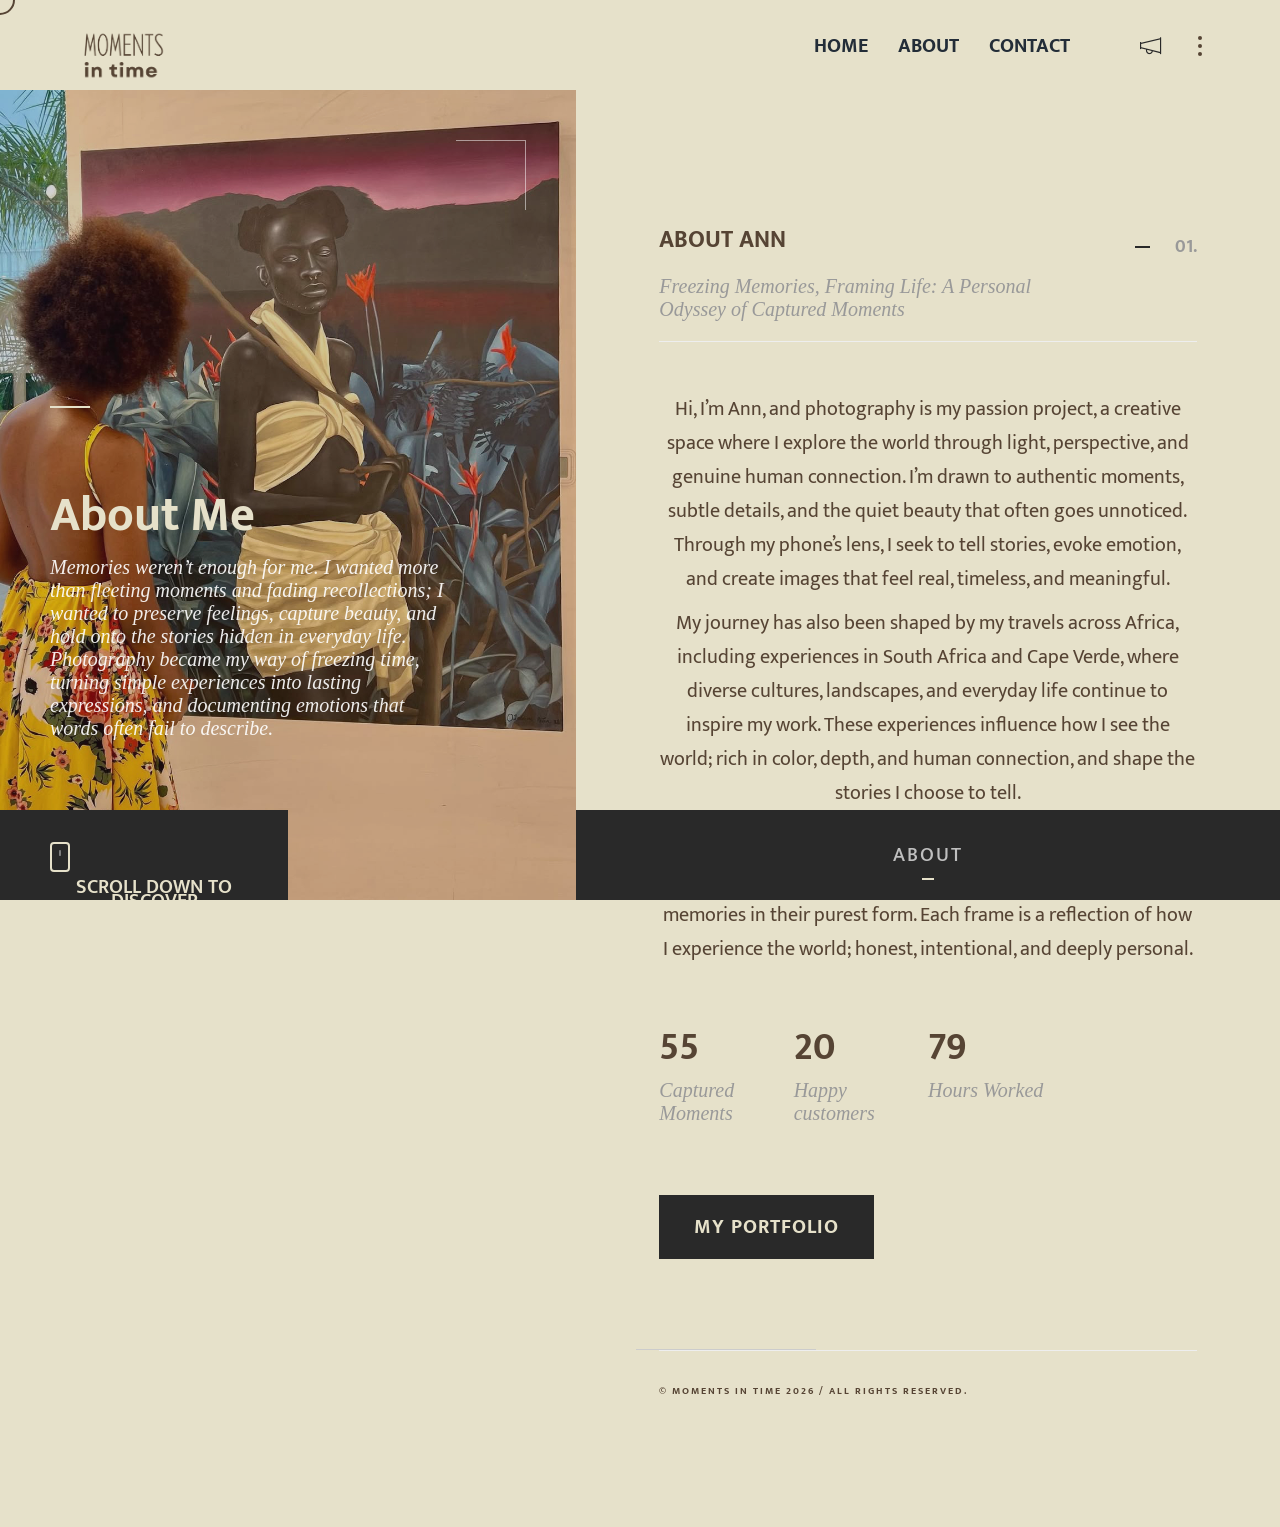
==== commit 26c4d1f3: "first commit" ====
--- a/about/index.html
+++ b/about/index.html
@@ -48,7 +48,7 @@
                         <ul>
                           
                             <li>
-                                <a href="../home/">home</a>
+                                <a href="../home/">Home</a>
                             </li>
                             <li>
                                 <a href="../about/">About</a>
--- a/css/style.css
+++ b/css/style.css
@@ -238,7 +238,7 @@
 	z-index:11;
 }
 .logo-holder img {
-	height:60px;
+	height:50px;
 	width:auto;
 }
 .search-button {
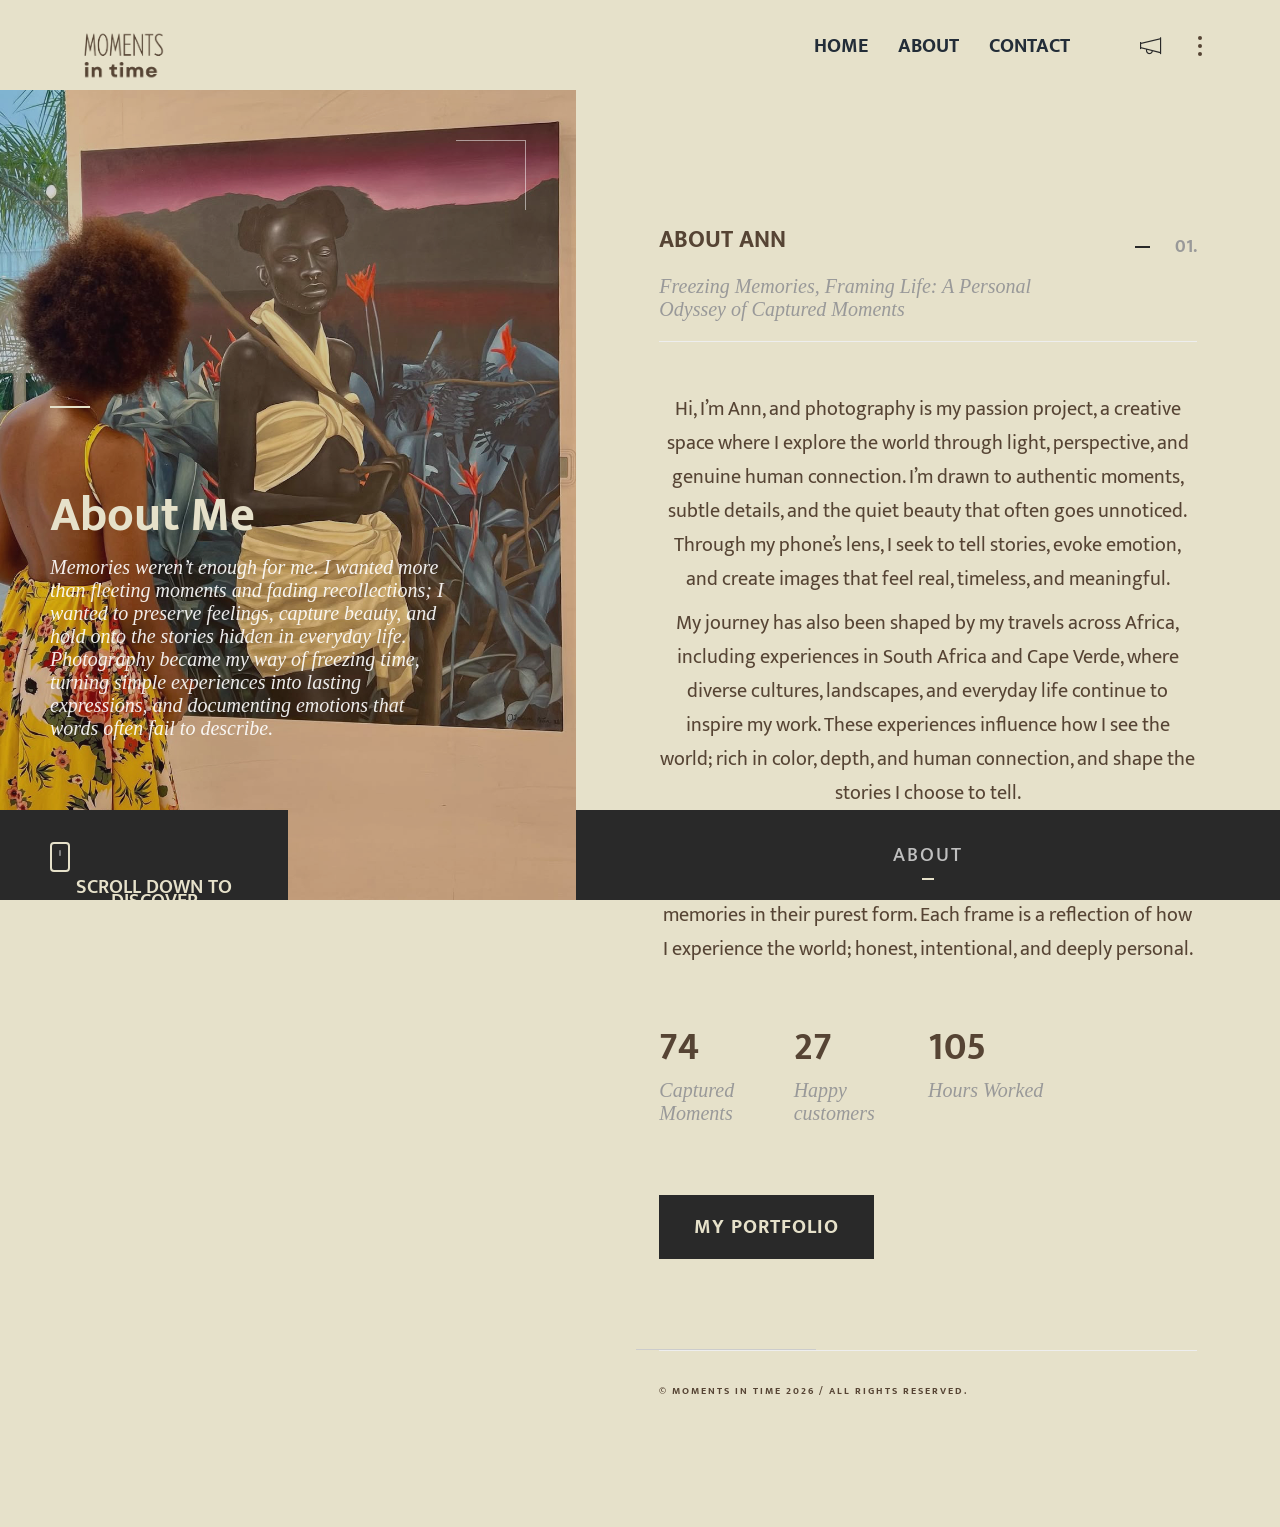
==== commit 5d3e5ff0: "first commit" ====
--- a/about/index.html
+++ b/about/index.html
@@ -297,9 +297,9 @@
             <!-- </div> -->
             <!-- sidebar end -->
             <!-- cursor-->
-            <div class="element">
+            <!-- <div class="element">
                 <div class="element-item"></div>
-            </div>
+            </div> -->
             <!-- cursor end-->
         </div>
         <!-- Main end -->
